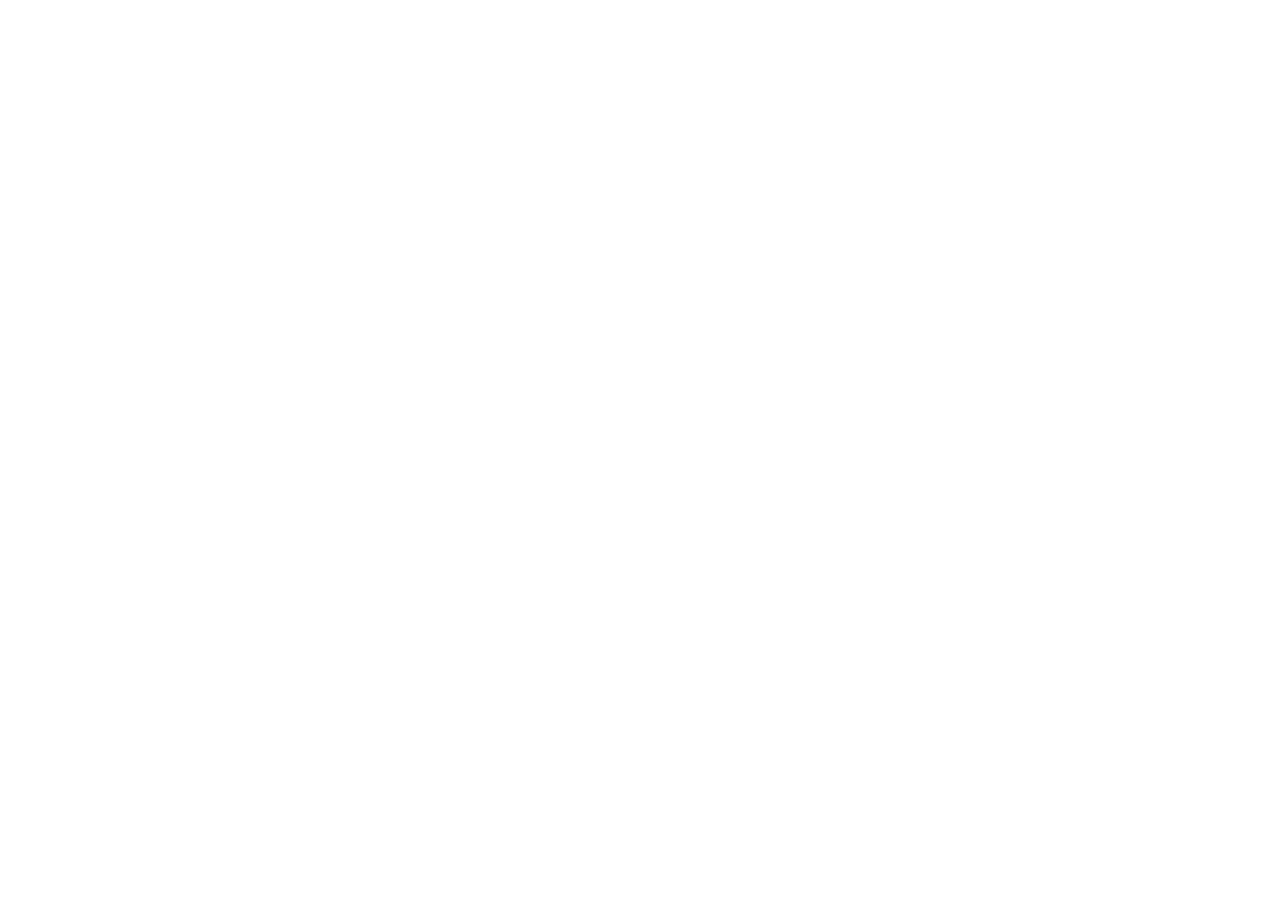
==== index.html @ d961c0d5 "init project" ====
<!DOCTYPE html>
<html lang="en">
<head>
    <meta charset="UTF-8">
    <meta http-equiv="X-UA-Compatible" content="IE=edge">
    <meta name="viewport" content="width=device-width, initial-scale=1.0">
    <title>Document</title>
</head>
<body>
    
</body>
</html>
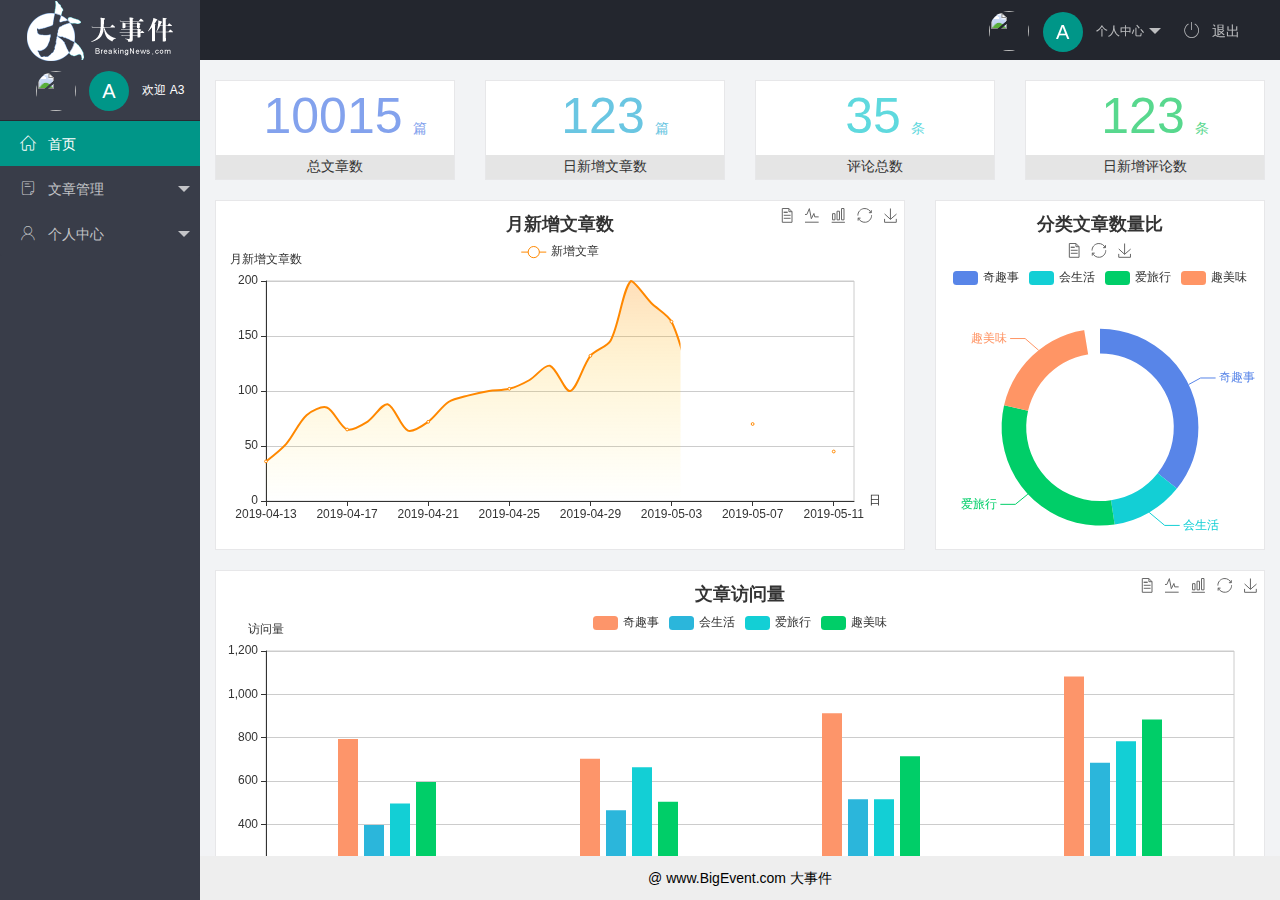
==== commit d2ab542b: "完成主页功能开发" ====
--- a/index.html
+++ b/index.html
@@ -1,12 +1,110 @@
 <!DOCTYPE html>
-<html lang="en">
+<html>
 <head>
-    <meta charset="UTF-8">
-    <meta http-equiv="X-UA-Compatible" content="IE=edge">
-    <meta name="viewport" content="width=device-width, initial-scale=1.0">
-    <title>Document</title>
+  <meta charset="utf-8">
+  <meta name="viewport" content="width=device-width">
+  <title>后台管理页面</title>
+
+  <link rel="stylesheet" href="./assets/lib/layui/css/layui.css">
+  <!-- iconfont -->
+  <link rel="stylesheet" href="./assets/fonts/iconfont.css">
+  <link rel="stylesheet" href="./assets/css/index.css">
 </head>
 <body>
-    
+<div class="layui-layout layui-layout-admin">
+  <div class="layui-header">
+    <div class="layui-logo layui-hide-xs layui-bg-black"><img src="./assets/images/logo.png " alt=""></div>
+    <!-- 头部区域 -->
+    <ul class="layui-nav layui-layout-right">
+      <li class="layui-nav-item layui-hide layui-show-md-inline-block">
+        <a href="javascript:;" class="userinfo">
+          <img src="" class="layui-nav-img">
+          <span class="text-avatar">A</span>
+          个人中心
+        </a>
+        <dl class="layui-nav-child">
+          <dd><a href="">基本资料</a></dd>
+          <dd><a href="">更换头像</a></dd>
+          <dd><a href="">重置密码</a></dd>
+        </dl>
+      </li>
+      <li class="layui-nav-item">
+        <a href="javascript:;" id="btnLogout">
+            <span class="iconfont icon-tuichu"></span>
+            退出
+        </a>
+      </li>
+    </ul>
+  </div>
+  
+  <div class="layui-side layui-bg-black">
+    <div class="layui-side-scroll">
+        <div class="userinfo">
+            <img src="" class="layui-nav-img">
+          <span class="text-avatar">A</span>
+            <span id="welcome">欢迎 A3  </span>
+          </div>
+      <!-- 左侧导航区域（可配合layui已有的垂直导航） -->
+      <ul class="layui-nav layui-nav-tree"  lay-shrink="all">
+        <li class="layui-nav-item layui-this"><a href="./home/dashboard.html" target="fm">
+          <span class="iconfont icon-home"></span>
+          首页</a></li>
+        <li class="layui-nav-item">
+          <a class="" href="javascript:;">
+          <span class="iconfont icon-16"></span>
+            文章管理</a>
+          <dl class="layui-nav-child">
+            <dd><a href="javascript:;">
+                <i class="layui-icon layui-icon-app"></i>
+                文章类别</a></dd>
+            <dd><a href="javascript:;">
+                <i class="layui-icon layui-icon-app"></i>
+                文章列表</a></dd>
+            <dd><a href="javascript:;">
+                <i class="layui-icon layui-icon-app"></i>
+                发布文章</a></dd>
+          </dl>
+        </li>
+        <li class="layui-nav-item">
+          <a href="javascript:;">
+          <span class="iconfont icon-user"></span>
+            个人中心</a>
+          <dl class="layui-nav-child">
+            <dd><a href="javascript:;">
+                <i class="layui-icon layui-icon-app"></i>
+                
+                基本资料</a></dd>
+            <dd><a href="javascript:;">
+                <i class="layui-icon layui-icon-app"></i>
+                
+                更换头像</a></dd>
+            <dd><a href="javascript:;">
+                <i class="layui-icon layui-icon-app"></i>
+                
+                重置密码</a></dd>
+          </dl>
+        </li>
+      </ul>
+    </div>
+  </div>
+  
+  <div class="layui-body">
+    <!-- 内容主体区域 -->
+    <iframe src="./home/dashboard.html" name="fm" frameborder="0"></iframe>
+  </div>
+  
+  <div class="layui-footer">
+    <!-- 底部固定区域 -->
+    @ www.BigEvent.com 大事件
+  </div>
+</div>
+<!-- 导入layui -->
+<script src="./assets/lib/layui/layui.all.js"></script>
+<!-- 导入jq -->
+<script src="./assets/lib/jquery.js"></script>
+<!-- 导入api -->
+<script src="./assets/js/baseAPI.js"></script>
+<!-- 导入自己的index.js -->
+<script src="./assets/js/index.js"></script>
 </body>
 </html>--- a/assets/lib/layui/css/layui.css
+++ b/assets/lib/layui/css/layui.css
@@ -0,0 +1,2 @@
+/** layui-v2.5.5 MIT License By https://www.layui.com */
+ .layui-inline,img{display:inline-block;vertical-align:middle}h1,h2,h3,h4,h5,h6{font-weight:400}.layui-edge,.layui-header,.layui-inline,.layui-main{position:relative}.layui-body,.layui-edge,.layui-elip{overflow:hidden}.layui-btn,.layui-edge,.layui-inline,img{vertical-align:middle}.layui-btn,.layui-disabled,.layui-icon,.layui-unselect{-moz-user-select:none;-webkit-user-select:none;-ms-user-select:none}.layui-elip,.layui-form-checkbox span,.layui-form-pane .layui-form-label{text-overflow:ellipsis;white-space:nowrap}.layui-breadcrumb,.layui-tree-btnGroup{visibility:hidden}blockquote,body,button,dd,div,dl,dt,form,h1,h2,h3,h4,h5,h6,input,li,ol,p,pre,td,textarea,th,ul{margin:0;padding:0;-webkit-tap-highlight-color:rgba(0,0,0,0)}a:active,a:hover{outline:0}img{border:none}li{list-style:none}table{border-collapse:collapse;border-spacing:0}h4,h5,h6{font-size:100%}button,input,optgroup,option,select,textarea{font-family:inherit;font-size:inherit;font-style:inherit;font-weight:inherit;outline:0}pre{white-space:pre-wrap;white-space:-moz-pre-wrap;white-space:-pre-wrap;white-space:-o-pre-wrap;word-wrap:break-word}body{line-height:24px;font:14px Helvetica Neue,Helvetica,PingFang SC,Tahoma,Arial,sans-serif}hr{height:1px;margin:10px 0;border:0;clear:both}a{color:#333;text-decoration:none}a:hover{color:#777}a cite{font-style:normal;*cursor:pointer}.layui-border-box,.layui-border-box *{box-sizing:border-box}.layui-box,.layui-box *{box-sizing:content-box}.layui-clear{clear:both;*zoom:1}.layui-clear:after{content:'\20';clear:both;*zoom:1;display:block;height:0}.layui-inline{*display:inline;*zoom:1}.layui-edge{display:inline-block;width:0;height:0;border-width:6px;border-style:dashed;border-color:transparent}.layui-edge-top{top:-4px;border-bottom-color:#999;border-bottom-style:solid}.layui-edge-right{border-left-color:#999;border-left-style:solid}.layui-edge-bottom{top:2px;border-top-color:#999;border-top-style:solid}.layui-edge-left{border-right-color:#999;border-right-style:solid}.layui-disabled,.layui-disabled:hover{color:#d2d2d2!important;cursor:not-allowed!important}.layui-circle{border-radius:100%}.layui-show{display:block!important}.layui-hide{display:none!important}@font-face{font-family:layui-icon;src:url(../font/iconfont.eot?v=250);src:url(../font/iconfont.eot?v=250#iefix) format('embedded-opentype'),url(../font/iconfont.woff2?v=250) format('woff2'),url(../font/iconfont.woff?v=250) format('woff'),url(../font/iconfont.ttf?v=250) format('truetype'),url(../font/iconfont.svg?v=250#layui-icon) format('svg')}.layui-icon{font-family:layui-icon!important;font-size:16px;font-style:normal;-webkit-font-smoothing:antialiased;-moz-osx-font-smoothing:grayscale}.layui-icon-reply-fill:before{content:"\e611"}.layui-icon-set-fill:before{content:"\e614"}.layui-icon-menu-fill:before{content:"\e60f"}.layui-icon-search:before{content:"\e615"}.layui-icon-share:before{content:"\e641"}.layui-icon-set-sm:before{content:"\e620"}.layui-icon-engine:before{content:"\e628"}.layui-icon-close:before{content:"\1006"}.layui-icon-close-fill:before{content:"\1007"}.layui-icon-chart-screen:before{content:"\e629"}.layui-icon-star:before{content:"\e600"}.layui-icon-circle-dot:before{content:"\e617"}.layui-icon-chat:before{content:"\e606"}.layui-icon-release:before{content:"\e609"}.layui-icon-list:before{content:"\e60a"}.layui-icon-chart:before{content:"\e62c"}.layui-icon-ok-circle:before{content:"\1005"}.layui-icon-layim-theme:before{content:"\e61b"}.layui-icon-table:before{content:"\e62d"}.layui-icon-right:before{content:"\e602"}.layui-icon-left:before{content:"\e603"}.layui-icon-cart-simple:before{content:"\e698"}.layui-icon-face-cry:before{content:"\e69c"}.layui-icon-face-smile:before{content:"\e6af"}.layui-icon-survey:before{content:"\e6b2"}.layui-icon-tree:before{content:"\e62e"}.layui-icon-upload-circle:before{content:"\e62f"}.layui-icon-add-circle:before{content:"\e61f"}.layui-icon-download-circle:before{content:"\e601"}.layui-icon-templeate-1:before{content:"\e630"}.layui-icon-util:before{content:"\e631"}.layui-icon-face-surprised:before{content:"\e664"}.layui-icon-edit:before{content:"\e642"}.layui-icon-speaker:before{content:"\e645"}.layui-icon-down:before{content:"\e61a"}.layui-icon-file:before{content:"\e621"}.layui-icon-layouts:before{content:"\e632"}.layui-icon-rate-half:before{content:"\e6c9"}.layui-icon-add-circle-fine:before{content:"\e608"}.layui-icon-prev-circle:before{content:"\e633"}.layui-icon-read:before{content:"\e705"}.layui-icon-404:before{content:"\e61c"}.layui-icon-carousel:before{content:"\e634"}.layui-icon-help:before{content:"\e607"}.layui-icon-code-circle:before{content:"\e635"}.layui-icon-water:before{content:"\e636"}.layui-icon-username:before{content:"\e66f"}.layui-icon-find-fill:before{content:"\e670"}.layui-icon-about:before{content:"\e60b"}.layui-icon-location:before{content:"\e715"}.layui-icon-up:before{content:"\e619"}.layui-icon-pause:before{content:"\e651"}.layui-icon-date:before{content:"\e637"}.layui-icon-layim-uploadfile:before{content:"\e61d"}.layui-icon-delete:before{content:"\e640"}.layui-icon-play:before{content:"\e652"}.layui-icon-top:before{content:"\e604"}.layui-icon-friends:before{content:"\e612"}.layui-icon-refresh-3:before{content:"\e9aa"}.layui-icon-ok:before{content:"\e605"}.layui-icon-layer:before{content:"\e638"}.layui-icon-face-smile-fine:before{content:"\e60c"}.layui-icon-dollar:before{content:"\e659"}.layui-icon-group:before{content:"\e613"}.layui-icon-layim-download:before{content:"\e61e"}.layui-icon-picture-fine:before{content:"\e60d"}.layui-icon-link:before{content:"\e64c"}.layui-icon-diamond:before{content:"\e735"}.layui-icon-log:before{content:"\e60e"}.layui-icon-rate-solid:before{content:"\e67a"}.layui-icon-fonts-del:before{content:"\e64f"}.layui-icon-unlink:before{content:"\e64d"}.layui-icon-fonts-clear:before{content:"\e639"}.layui-icon-triangle-r:before{content:"\e623"}.layui-icon-circle:before{content:"\e63f"}.layui-icon-radio:before{content:"\e643"}.layui-icon-align-center:before{content:"\e647"}.layui-icon-align-right:before{content:"\e648"}.layui-icon-align-left:before{content:"\e649"}.layui-icon-loading-1:before{content:"\e63e"}.layui-icon-return:before{content:"\e65c"}.layui-icon-fonts-strong:before{content:"\e62b"}.layui-icon-upload:before{content:"\e67c"}.layui-icon-dialogue:before{content:"\e63a"}.layui-icon-video:before{content:"\e6ed"}.layui-icon-headset:before{content:"\e6fc"}.layui-icon-cellphone-fine:before{content:"\e63b"}.layui-icon-add-1:before{content:"\e654"}.layui-icon-face-smile-b:before{content:"\e650"}.layui-icon-fonts-html:before{content:"\e64b"}.layui-icon-form:before{content:"\e63c"}.layui-icon-cart:before{content:"\e657"}.layui-icon-camera-fill:before{content:"\e65d"}.layui-icon-tabs:before{content:"\e62a"}.layui-icon-fonts-code:before{content:"\e64e"}.layui-icon-fire:before{content:"\e756"}.layui-icon-set:before{content:"\e716"}.layui-icon-fonts-u:before{content:"\e646"}.layui-icon-triangle-d:before{content:"\e625"}.layui-icon-tips:before{content:"\e702"}.layui-icon-picture:before{content:"\e64a"}.layui-icon-more-vertical:before{content:"\e671"}.layui-icon-flag:before{content:"\e66c"}.layui-icon-loading:before{content:"\e63d"}.layui-icon-fonts-i:before{content:"\e644"}.layui-icon-refresh-1:before{content:"\e666"}.layui-icon-rmb:before{content:"\e65e"}.layui-icon-home:before{content:"\e68e"}.layui-icon-user:before{content:"\e770"}.layui-icon-notice:before{content:"\e667"}.layui-icon-login-weibo:before{content:"\e675"}.layui-icon-voice:before{content:"\e688"}.layui-icon-upload-drag:before{content:"\e681"}.layui-icon-login-qq:before{content:"\e676"}.layui-icon-snowflake:before{content:"\e6b1"}.layui-icon-file-b:before{content:"\e655"}.layui-icon-template:before{content:"\e663"}.layui-icon-auz:before{content:"\e672"}.layui-icon-console:before{content:"\e665"}.layui-icon-app:before{content:"\e653"}.layui-icon-prev:before{content:"\e65a"}.layui-icon-website:before{content:"\e7ae"}.layui-icon-next:before{content:"\e65b"}.layui-icon-component:before{content:"\e857"}.layui-icon-more:before{content:"\e65f"}.layui-icon-login-wechat:before{content:"\e677"}.layui-icon-shrink-right:before{content:"\e668"}.layui-icon-spread-left:before{content:"\e66b"}.layui-icon-camera:before{content:"\e660"}.layui-icon-note:before{content:"\e66e"}.layui-icon-refresh:before{content:"\e669"}.layui-icon-female:before{content:"\e661"}.layui-icon-male:before{content:"\e662"}.layui-icon-password:before{content:"\e673"}.layui-icon-senior:before{content:"\e674"}.layui-icon-theme:before{content:"\e66a"}.layui-icon-tread:before{content:"\e6c5"}.layui-icon-praise:before{content:"\e6c6"}.layui-icon-star-fill:before{content:"\e658"}.layui-icon-rate:before{content:"\e67b"}.layui-icon-template-1:before{content:"\e656"}.layui-icon-vercode:before{content:"\e679"}.layui-icon-cellphone:before{content:"\e678"}.layui-icon-screen-full:before{content:"\e622"}.layui-icon-screen-restore:before{content:"\e758"}.layui-icon-cols:before{content:"\e610"}.layui-icon-export:before{content:"\e67d"}.layui-icon-print:before{content:"\e66d"}.layui-icon-slider:before{content:"\e714"}.layui-icon-addition:before{content:"\e624"}.layui-icon-subtraction:before{content:"\e67e"}.layui-icon-service:before{content:"\e626"}.layui-icon-transfer:before{content:"\e691"}.layui-main{width:1140px;margin:0 auto}.layui-header{z-index:1000;height:60px}.layui-header a:hover{transition:all .5s;-webkit-transition:all .5s}.layui-side{position:fixed;left:0;top:0;bottom:0;z-index:999;width:200px;overflow-x:hidden}.layui-side-scroll{position:relative;width:220px;height:100%;overflow-x:hidden}.layui-body{position:absolute;left:200px;right:0;top:0;bottom:0;z-index:998;width:auto;overflow-y:auto;box-sizing:border-box}.layui-layout-body{overflow:hidden}.layui-layout-admin .layui-header{background-color:#23262E}.layui-layout-admin .layui-side{top:60px;width:200px;overflow-x:hidden}.layui-layout-admin .layui-body{position:fixed;top:60px;bottom:44px}.layui-layout-admin .layui-main{width:auto;margin:0 15px}.layui-layout-admin .layui-footer{position:fixed;left:200px;right:0;bottom:0;height:44px;line-height:44px;padding:0 15px;background-color:#eee}.layui-layout-admin .layui-logo{position:absolute;left:0;top:0;width:200px;height:100%;line-height:60px;text-align:center;color:#009688;font-size:16px}.layui-layout-admin .layui-header .layui-nav{background:0 0}.layui-layout-left{position:absolute!important;left:200px;top:0}.layui-layout-right{position:absolute!important;right:0;top:0}.layui-container{position:relative;margin:0 auto;padding:0 15px;box-sizing:border-box}.layui-fluid{position:relative;margin:0 auto;padding:0 15px}.layui-row:after,.layui-row:before{content:'';display:block;clear:both}.layui-col-lg1,.layui-col-lg10,.layui-col-lg11,.layui-col-lg12,.layui-col-lg2,.layui-col-lg3,.layui-col-lg4,.layui-col-lg5,.layui-col-lg6,.layui-col-lg7,.layui-col-lg8,.layui-col-lg9,.layui-col-md1,.layui-col-md10,.layui-col-md11,.layui-col-md12,.layui-col-md2,.layui-col-md3,.layui-col-md4,.layui-col-md5,.layui-col-md6,.layui-col-md7,.layui-col-md8,.layui-col-md9,.layui-col-sm1,.layui-col-sm10,.layui-col-sm11,.layui-col-sm12,.layui-col-sm2,.layui-col-sm3,.layui-col-sm4,.layui-col-sm5,.layui-col-sm6,.layui-col-sm7,.layui-col-sm8,.layui-col-sm9,.layui-col-xs1,.layui-col-xs10,.layui-col-xs11,.layui-col-xs12,.layui-col-xs2,.layui-col-xs3,.layui-col-xs4,.layui-col-xs5,.layui-col-xs6,.layui-col-xs7,.layui-col-xs8,.layui-col-xs9{position:relative;display:block;box-sizing:border-box}.layui-col-xs1,.layui-col-xs10,.layui-col-xs11,.layui-col-xs12,.layui-col-xs2,.layui-col-xs3,.layui-col-xs4,.layui-col-xs5,.layui-col-xs6,.layui-col-xs7,.layui-col-xs8,.layui-col-xs9{float:left}.layui-col-xs1{width:8.33333333%}.layui-col-xs2{width:16.66666667%}.layui-col-xs3{width:25%}.layui-col-xs4{width:33.33333333%}.layui-col-xs5{width:41.66666667%}.layui-col-xs6{width:50%}.layui-col-xs7{width:58.33333333%}.layui-col-xs8{width:66.66666667%}.layui-col-xs9{width:75%}.layui-col-xs10{width:83.33333333%}.layui-col-xs11{width:91.66666667%}.layui-col-xs12{width:100%}.layui-col-xs-offset1{margin-left:8.33333333%}.layui-col-xs-offset2{margin-left:16.66666667%}.layui-col-xs-offset3{margin-left:25%}.layui-col-xs-offset4{margin-left:33.33333333%}.layui-col-xs-offset5{margin-left:41.66666667%}.layui-col-xs-offset6{margin-left:50%}.layui-col-xs-offset7{margin-left:58.33333333%}.layui-col-xs-offset8{margin-left:66.66666667%}.layui-col-xs-offset9{margin-left:75%}.layui-col-xs-offset10{margin-left:83.33333333%}.layui-col-xs-offset11{margin-left:91.66666667%}.layui-col-xs-offset12{margin-left:100%}@media screen and (max-width:768px){.layui-hide-xs{display:none!important}.layui-show-xs-block{display:block!important}.layui-show-xs-inline{display:inline!important}.layui-show-xs-inline-block{display:inline-block!important}}@media screen and (min-width:768px){.layui-container{width:750px}.layui-hide-sm{display:none!important}.layui-show-sm-block{display:block!important}.layui-show-sm-inline{display:inline!important}.layui-show-sm-inline-block{display:inline-block!important}.layui-col-sm1,.layui-col-sm10,.layui-col-sm11,.layui-col-sm12,.layui-col-sm2,.layui-col-sm3,.layui-col-sm4,.layui-col-sm5,.layui-col-sm6,.layui-col-sm7,.layui-col-sm8,.layui-col-sm9{float:left}.layui-col-sm1{width:8.33333333%}.layui-col-sm2{width:16.66666667%}.layui-col-sm3{width:25%}.layui-col-sm4{width:33.33333333%}.layui-col-sm5{width:41.66666667%}.layui-col-sm6{width:50%}.layui-col-sm7{width:58.33333333%}.layui-col-sm8{width:66.66666667%}.layui-col-sm9{width:75%}.layui-col-sm10{width:83.33333333%}.layui-col-sm11{width:91.66666667%}.layui-col-sm12{width:100%}.layui-col-sm-offset1{margin-left:8.33333333%}.layui-col-sm-offset2{margin-left:16.66666667%}.layui-col-sm-offset3{margin-left:25%}.layui-col-sm-offset4{margin-left:33.33333333%}.layui-col-sm-offset5{margin-left:41.66666667%}.layui-col-sm-offset6{margin-left:50%}.layui-col-sm-offset7{margin-left:58.33333333%}.layui-col-sm-offset8{margin-left:66.66666667%}.layui-col-sm-offset9{margin-left:75%}.layui-col-sm-offset10{margin-left:83.33333333%}.layui-col-sm-offset11{margin-left:91.66666667%}.layui-col-sm-offset12{margin-left:100%}}@media screen and (min-width:992px){.layui-container{width:970px}.layui-hide-md{display:none!important}.layui-show-md-block{display:block!important}.layui-show-md-inline{display:inline!important}.layui-show-md-inline-block{display:inline-block!important}.layui-col-md1,.layui-col-md10,.layui-col-md11,.layui-col-md12,.layui-col-md2,.layui-col-md3,.layui-col-md4,.layui-col-md5,.layui-col-md6,.layui-col-md7,.layui-col-md8,.layui-col-md9{float:left}.layui-col-md1{width:8.33333333%}.layui-col-md2{width:16.66666667%}.layui-col-md3{width:25%}.layui-col-md4{width:33.33333333%}.layui-col-md5{width:41.66666667%}.layui-col-md6{width:50%}.layui-col-md7{width:58.33333333%}.layui-col-md8{width:66.66666667%}.layui-col-md9{width:75%}.layui-col-md10{width:83.33333333%}.layui-col-md11{width:91.66666667%}.layui-col-md12{width:100%}.layui-col-md-offset1{margin-left:8.33333333%}.layui-col-md-offset2{margin-left:16.66666667%}.layui-col-md-offset3{margin-left:25%}.layui-col-md-offset4{margin-left:33.33333333%}.layui-col-md-offset5{margin-left:41.66666667%}.layui-col-md-offset6{margin-left:50%}.layui-col-md-offset7{margin-left:58.33333333%}.layui-col-md-offset8{margin-left:66.66666667%}.layui-col-md-offset9{margin-left:75%}.layui-col-md-offset10{margin-left:83.33333333%}.layui-col-md-offset11{margin-left:91.66666667%}.layui-col-md-offset12{margin-left:100%}}@media screen and (min-width:1200px){.layui-container{width:1170px}.layui-hide-lg{display:none!important}.layui-show-lg-block{display:block!important}.layui-show-lg-inline{display:inline!important}.layui-show-lg-inline-block{display:inline-block!important}.layui-col-lg1,.layui-col-lg10,.layui-col-lg11,.layui-col-lg12,.layui-col-lg2,.layui-col-lg3,.layui-col-lg4,.layui-col-lg5,.layui-col-lg6,.layui-col-lg7,.layui-col-lg8,.layui-col-lg9{float:left}.layui-col-lg1{width:8.33333333%}.layui-col-lg2{width:16.66666667%}.layui-col-lg3{width:25%}.layui-col-lg4{width:33.33333333%}.layui-col-lg5{width:41.66666667%}.layui-col-lg6{width:50%}.layui-col-lg7{width:58.33333333%}.layui-col-lg8{width:66.66666667%}.layui-col-lg9{width:75%}.layui-col-lg10{width:83.33333333%}.layui-col-lg11{width:91.66666667%}.layui-col-lg12{width:100%}.layui-col-lg-offset1{margin-left:8.33333333%}.layui-col-lg-offset2{margin-left:16.66666667%}.layui-col-lg-offset3{margin-left:25%}.layui-col-lg-offset4{margin-left:33.33333333%}.layui-col-lg-offset5{margin-left:41.66666667%}.layui-col-lg-offset6{margin-left:50%}.layui-col-lg-offset7{margin-left:58.33333333%}.layui-col-lg-offset8{margin-left:66.66666667%}.layui-col-lg-offset9{margin-left:75%}.layui-col-lg-offset10{margin-left:83.33333333%}.layui-col-lg-offset11{margin-left:91.66666667%}.layui-col-lg-offset12{margin-left:100%}}.layui-col-space1{margin:-.5px}.layui-col-space1>*{padding:.5px}.layui-col-space3{margin:-1.5px}.layui-col-space3>*{padding:1.5px}.layui-col-space5{margin:-2.5px}.layui-col-space5>*{padding:2.5px}.layui-col-space8{margin:-3.5px}.layui-col-space8>*{padding:3.5px}.layui-col-space10{margin:-5px}.layui-col-space10>*{padding:5px}.layui-col-space12{margin:-6px}.layui-col-space12>*{padding:6px}.layui-col-space15{margin:-7.5px}.layui-col-space15>*{padding:7.5px}.layui-col-space18{margin:-9px}.layui-col-space18>*{padding:9px}.layui-col-space20{margin:-10px}.layui-col-space20>*{padding:10px}.layui-col-space22{margin:-11px}.layui-col-space22>*{padding:11px}.layui-col-space25{margin:-12.5px}.layui-col-space25>*{padding:12.5px}.layui-col-space30{margin:-15px}.layui-col-space30>*{padding:15px}.layui-btn,.layui-input,.layui-select,.layui-textarea,.layui-upload-button{outline:0;-webkit-appearance:none;transition:all .3s;-webkit-transition:all .3s;box-sizing:border-box}.layui-elem-quote{margin-bottom:10px;padding:15px;line-height:22px;border-left:5px solid #009688;border-radius:0 2px 2px 0;background-color:#f2f2f2}.layui-quote-nm{border-style:solid;border-width:1px 1px 1px 5px;background:0 0}.layui-elem-field{margin-bottom:10px;padding:0;border-width:1px;border-style:solid}.layui-elem-field legend{margin-left:20px;padding:0 10px;font-size:20px;font-weight:300}.layui-field-title{margin:10px 0 20px;border-width:1px 0 0}.layui-field-box{padding:10px 15px}.layui-field-title .layui-field-box{padding:10px 0}.layui-progress{position:relative;height:6px;border-radius:20px;background-color:#e2e2e2}.layui-progress-bar{position:absolute;left:0;top:0;width:0;max-width:100%;height:6px;border-radius:20px;text-align:right;background-color:#5FB878;transition:all .3s;-webkit-transition:all .3s}.layui-progress-big,.layui-progress-big .layui-progress-bar{height:18px;line-height:18px}.layui-progress-text{position:relative;top:-20px;line-height:18px;font-size:12px;color:#666}.layui-progress-big .layui-progress-text{position:static;padding:0 10px;color:#fff}.layui-collapse{border-width:1px;border-style:solid;border-radius:2px}.layui-colla-content,.layui-colla-item{border-top-width:1px;border-top-style:solid}.layui-colla-item:first-child{border-top:none}.layui-colla-title{position:relative;height:42px;line-height:42px;padding:0 15px 0 35px;color:#333;background-color:#f2f2f2;cursor:pointer;font-size:14px;overflow:hidden}.layui-colla-content{display:none;padding:10px 15px;line-height:22px;color:#666}.layui-colla-icon{position:absolute;left:15px;top:0;font-size:14px}.layui-card{margin-bottom:15px;border-radius:2px;background-color:#fff;box-shadow:0 1px 2px 0 rgba(0,0,0,.05)}.layui-card:last-child{margin-bottom:0}.layui-card-header{position:relative;height:42px;line-height:42px;padding:0 15px;border-bottom:1px solid #f6f6f6;color:#333;border-radius:2px 2px 0 0;font-size:14px}.layui-bg-black,.layui-bg-blue,.layui-bg-cyan,.layui-bg-green,.layui-bg-orange,.layui-bg-red{color:#fff!important}.layui-card-body{position:relative;padding:10px 15px;line-height:24px}.layui-card-body[pad15]{padding:15px}.layui-card-body[pad20]{padding:20px}.layui-card-body .layui-table{margin:5px 0}.layui-card .layui-tab{margin:0}.layui-panel-window{position:relative;padding:15px;border-radius:0;border-top:5px solid #E6E6E6;background-color:#fff}.layui-auxiliar-moving{position:fixed;left:0;right:0;top:0;bottom:0;width:100%;height:100%;background:0 0;z-index:9999999999}.layui-form-label,.layui-form-mid,.layui-form-select,.layui-input-block,.layui-input-inline,.layui-textarea{position:relative}.layui-bg-red{background-color:#FF5722!important}.layui-bg-orange{background-color:#FFB800!important}.layui-bg-green{background-color:#009688!important}.layui-bg-cyan{background-color:#2F4056!important}.layui-bg-blue{background-color:#1E9FFF!important}.layui-bg-black{background-color:#393D49!important}.layui-bg-gray{background-color:#eee!important;color:#666!important}.layui-badge-rim,.layui-colla-content,.layui-colla-item,.layui-collapse,.layui-elem-field,.layui-form-pane .layui-form-item[pane],.layui-form-pane .layui-form-label,.layui-input,.layui-layedit,.layui-layedit-tool,.layui-quote-nm,.layui-select,.layui-tab-bar,.layui-tab-card,.layui-tab-title,.layui-tab-title .layui-this:after,.layui-textarea{border-color:#e6e6e6}.layui-timeline-item:before,hr{background-color:#e6e6e6}.layui-text{line-height:22px;font-size:14px;color:#666}.layui-text h1,.layui-text h2,.layui-text h3{font-weight:500;color:#333}.layui-text h1{font-size:30px}.layui-text h2{font-size:24px}.layui-text h3{font-size:18px}.layui-text a:not(.layui-btn){color:#01AAED}.layui-text a:not(.layui-btn):hover{text-decoration:underline}.layui-text ul{padding:5px 0 5px 15px}.layui-text ul li{margin-top:5px;list-style-type:disc}.layui-text em,.layui-word-aux{color:#999!important;padding:0 5px!important}.layui-btn{display:inline-block;height:38px;line-height:38px;padding:0 18px;background-color:#009688;color:#fff;white-space:nowrap;text-align:center;font-size:14px;border:none;border-radius:2px;cursor:pointer}.layui-btn:hover{opacity:.8;filter:alpha(opacity=80);color:#fff}.layui-btn:active{opacity:1;filter:alpha(opacity=100)}.layui-btn+.layui-btn{margin-left:10px}.layui-btn-container{font-size:0}.layui-btn-container .layui-btn{margin-right:10px;margin-bottom:10px}.layui-btn-container .layui-btn+.layui-btn{margin-left:0}.layui-table .layui-btn-container .layui-btn{margin-bottom:9px}.layui-btn-radius{border-radius:100px}.layui-btn .layui-icon{margin-right:3px;font-size:18px;vertical-align:bottom;vertical-align:middle\9}.layui-btn-primary{border:1px solid #C9C9C9;background-color:#fff;color:#555}.layui-btn-primary:hover{border-color:#009688;color:#333}.layui-btn-normal{background-color:#1E9FFF}.layui-btn-warm{background-color:#FFB800}.layui-btn-danger{background-color:#FF5722}.layui-btn-checked{background-color:#5FB878}.layui-btn-disabled,.layui-btn-disabled:active,.layui-btn-disabled:hover{border:1px solid #e6e6e6;background-color:#FBFBFB;color:#C9C9C9;cursor:not-allowed;opacity:1}.layui-btn-lg{height:44px;line-height:44px;padding:0 25px;font-size:16px}.layui-btn-sm{height:30px;line-height:30px;padding:0 10px;font-size:12px}.layui-btn-sm i{font-size:16px!important}.layui-btn-xs{height:22px;line-height:22px;padding:0 5px;font-size:12px}.layui-btn-xs i{font-size:14px!important}.layui-btn-group{display:inline-block;vertical-align:middle;font-size:0}.layui-btn-group .layui-btn{margin-left:0!important;margin-right:0!important;border-left:1px solid rgba(255,255,255,.5);border-radius:0}.layui-btn-group .layui-btn-primary{border-left:none}.layui-btn-group .layui-btn-primary:hover{border-color:#C9C9C9;color:#009688}.layui-btn-group .layui-btn:first-child{border-left:none;border-radius:2px 0 0 2px}.layui-btn-group .layui-btn-primary:first-child{border-left:1px solid #c9c9c9}.layui-btn-group .layui-btn:last-child{border-radius:0 2px 2px 0}.layui-btn-group .layui-btn+.layui-btn{margin-left:0}.layui-btn-group+.layui-btn-group{margin-left:10px}.layui-btn-fluid{width:100%}.layui-input,.layui-select,.layui-textarea{height:38px;line-height:1.3;line-height:38px\9;border-width:1px;border-style:solid;background-color:#fff;border-radius:2px}.layui-input::-webkit-input-placeholder,.layui-select::-webkit-input-placeholder,.layui-textarea::-webkit-input-placeholder{line-height:1.3}.layui-input,.layui-textarea{display:block;width:100%;padding-left:10px}.layui-input:hover,.layui-textarea:hover{border-color:#D2D2D2!important}.layui-input:focus,.layui-textarea:focus{border-color:#C9C9C9!important}.layui-textarea{min-height:100px;height:auto;line-height:20px;padding:6px 10px;resize:vertical}.layui-select{padding:0 10px}.layui-form input[type=checkbox],.layui-form input[type=radio],.layui-form select{display:none}.layui-form [lay-ignore]{display:initial}.layui-form-item{margin-bottom:15px;clear:both;*zoom:1}.layui-form-item:after{content:'\20';clear:both;*zoom:1;display:block;height:0}.layui-form-label{float:left;display:block;padding:9px 15px;width:80px;font-weight:400;line-height:20px;text-align:right}.layui-form-label-col{display:block;float:none;padding:9px 0;line-height:20px;text-align:left}.layui-form-item .layui-inline{margin-bottom:5px;margin-right:10px}.layui-input-block{margin-left:110px;min-height:36px}.layui-input-inline{display:inline-block;vertical-align:middle}.layui-form-item .layui-input-inline{float:left;width:190px;margin-right:10px}.layui-form-text .layui-input-inline{width:auto}.layui-form-mid{float:left;display:block;padding:9px 0!important;line-height:20px;margin-right:10px}.layui-form-danger+.layui-form-select .layui-input,.layui-form-danger:focus{border-color:#FF5722!important}.layui-form-select .layui-input{padding-right:30px;cursor:pointer}.layui-form-select .layui-edge{position:absolute;right:10px;top:50%;margin-top:-3px;cursor:pointer;border-width:6px;border-top-color:#c2c2c2;border-top-style:solid;transition:all .3s;-webkit-transition:all .3s}.layui-form-select dl{display:none;position:absolute;left:0;top:42px;padding:5px 0;z-index:899;min-width:100%;border:1px solid #d2d2d2;max-height:300px;overflow-y:auto;background-color:#fff;border-radius:2px;box-shadow:0 2px 4px rgba(0,0,0,.12);box-sizing:border-box}.layui-form-select dl dd,.layui-form-select dl dt{padding:0 10px;line-height:36px;white-space:nowrap;overflow:hidden;text-overflow:ellipsis}.layui-form-select dl dt{font-size:12px;color:#999}.layui-form-select dl dd{cursor:pointer}.layui-form-select dl dd:hover{background-color:#f2f2f2;-webkit-transition:.5s all;transition:.5s all}.layui-form-select .layui-select-group dd{padding-left:20px}.layui-form-select dl dd.layui-select-tips{padding-left:10px!important;color:#999}.layui-form-select dl dd.layui-this{background-color:#5FB878;color:#fff}.layui-form-checkbox,.layui-form-select dl dd.layui-disabled{background-color:#fff}.layui-form-selected dl{display:block}.layui-form-checkbox,.layui-form-checkbox *,.layui-form-switch{display:inline-block;vertical-align:middle}.layui-form-selected .layui-edge{margin-top:-9px;-webkit-transform:rotate(180deg);transform:rotate(180deg);margin-top:-3px\9}:root .layui-form-selected .layui-edge{margin-top:-9px\0/IE9}.layui-form-selectup dl{top:auto;bottom:42px}.layui-select-none{margin:5px 0;text-align:center;color:#999}.layui-select-disabled .layui-disabled{border-color:#eee!important}.layui-select-disabled .layui-edge{border-top-color:#d2d2d2}.layui-form-checkbox{position:relative;height:30px;line-height:30px;margin-right:10px;padding-right:30px;cursor:pointer;font-size:0;-webkit-transition:.1s linear;transition:.1s linear;box-sizing:border-box}.layui-form-checkbox span{padding:0 10px;height:100%;font-size:14px;border-radius:2px 0 0 2px;background-color:#d2d2d2;color:#fff;overflow:hidden}.layui-form-checkbox:hover span{background-color:#c2c2c2}.layui-form-checkbox i{position:absolute;right:0;top:0;width:30px;height:28px;border:1px solid #d2d2d2;border-left:none;border-radius:0 2px 2px 0;color:#fff;font-size:20px;text-align:center}.layui-form-checkbox:hover i{border-color:#c2c2c2;color:#c2c2c2}.layui-form-checked,.layui-form-checked:hover{border-color:#5FB878}.layui-form-checked span,.layui-form-checked:hover span{background-color:#5FB878}.layui-form-checked i,.layui-form-checked:hover i{color:#5FB878}.layui-form-item .layui-form-checkbox{margin-top:4px}.layui-form-checkbox[lay-skin=primary]{height:auto!important;line-height:normal!important;min-width:18px;min-height:18px;border:none!important;margin-right:0;padding-left:28px;padding-right:0;background:0 0}.layui-form-checkbox[lay-skin=primary] span{padding-left:0;padding-right:15px;line-height:18px;background:0 0;color:#666}.layui-form-checkbox[lay-skin=primary] i{right:auto;left:0;width:16px;height:16px;line-height:16px;border:1px solid #d2d2d2;font-size:12px;border-radius:2px;background-color:#fff;-webkit-transition:.1s linear;transition:.1s linear}.layui-form-checkbox[lay-skin=primary]:hover i{border-color:#5FB878;color:#fff}.layui-form-checked[lay-skin=primary] i{border-color:#5FB878!important;background-color:#5FB878;color:#fff}.layui-checkbox-disbaled[lay-skin=primary] span{background:0 0!important;color:#c2c2c2}.layui-checkbox-disbaled[lay-skin=primary]:hover i{border-color:#d2d2d2}.layui-form-item .layui-form-checkbox[lay-skin=primary]{margin-top:10px}.layui-form-switch{position:relative;height:22px;line-height:22px;min-width:35px;padding:0 5px;margin-top:8px;border:1px solid #d2d2d2;border-radius:20px;cursor:pointer;background-color:#fff;-webkit-transition:.1s linear;transition:.1s linear}.layui-form-switch i{position:absolute;left:5px;top:3px;width:16px;height:16px;border-radius:20px;background-color:#d2d2d2;-webkit-transition:.1s linear;transition:.1s linear}.layui-form-switch em{position:relative;top:0;width:25px;margin-left:21px;padding:0!important;text-align:center!important;color:#999!important;font-style:normal!important;font-size:12px}.layui-form-onswitch{border-color:#5FB878;background-color:#5FB878}.layui-checkbox-disbaled,.layui-checkbox-disbaled i{border-color:#e2e2e2!important}.layui-form-onswitch i{left:100%;margin-left:-21px;background-color:#fff}.layui-form-onswitch em{margin-left:5px;margin-right:21px;color:#fff!important}.layui-checkbox-disbaled span{background-color:#e2e2e2!important}.layui-checkbox-disbaled:hover i{color:#fff!important}[lay-radio]{display:none}.layui-form-radio,.layui-form-radio *{display:inline-block;vertical-align:middle}.layui-form-radio{line-height:28px;margin:6px 10px 0 0;padding-right:10px;cursor:pointer;font-size:0}.layui-form-radio *{font-size:14px}.layui-form-radio>i{margin-right:8px;font-size:22px;color:#c2c2c2}.layui-form-radio>i:hover,.layui-form-radioed>i{color:#5FB878}.layui-radio-disbaled>i{color:#e2e2e2!important}.layui-form-pane .layui-form-label{width:110px;padding:8px 15px;height:38px;line-height:20px;border-width:1px;border-style:solid;border-radius:2px 0 0 2px;text-align:center;background-color:#FBFBFB;overflow:hidden;box-sizing:border-box}.layui-form-pane .layui-input-inline{margin-left:-1px}.layui-form-pane .layui-input-block{margin-left:110px;left:-1px}.layui-form-pane .layui-input{border-radius:0 2px 2px 0}.layui-form-pane .layui-form-text .layui-form-label{float:none;width:100%;border-radius:2px;box-sizing:border-box;text-align:left}.layui-form-pane .layui-form-text .layui-input-inline{display:block;margin:0;top:-1px;clear:both}.layui-form-pane .layui-form-text .layui-input-block{margin:0;left:0;top:-1px}.layui-form-pane .layui-form-text .layui-textarea{min-height:100px;border-radius:0 0 2px 2px}.layui-form-pane .layui-form-checkbox{margin:4px 0 4px 10px}.layui-form-pane .layui-form-radio,.layui-form-pane .layui-form-switch{margin-top:6px;margin-left:10px}.layui-form-pane .layui-form-item[pane]{position:relative;border-width:1px;border-style:solid}.layui-form-pane .layui-form-item[pane] .layui-form-label{position:absolute;left:0;top:0;height:100%;border-width:0 1px 0 0}.layui-form-pane .layui-form-item[pane] .layui-input-inline{margin-left:110px}@media screen and (max-width:450px){.layui-form-item .layui-form-label{text-overflow:ellipsis;overflow:hidden;white-space:nowrap}.layui-form-item .layui-inline{display:block;margin-right:0;margin-bottom:20px;clear:both}.layui-form-item .layui-inline:after{content:'\20';clear:both;display:block;height:0}.layui-form-item .layui-input-inline{display:block;float:none;left:-3px;width:auto;margin:0 0 10px 112px}.layui-form-item .layui-input-inline+.layui-form-mid{margin-left:110px;top:-5px;padding:0}.layui-form-item .layui-form-checkbox{margin-right:5px;margin-bottom:5px}}.layui-layedit{border-width:1px;border-style:solid;border-radius:2px}.layui-layedit-tool{padding:3px 5px;border-bottom-width:1px;border-bottom-style:solid;font-size:0}.layedit-tool-fixed{position:fixed;top:0;border-top:1px solid #e2e2e2}.layui-layedit-tool .layedit-tool-mid,.layui-layedit-tool .layui-icon{display:inline-block;vertical-align:middle;text-align:center;font-size:14px}.layui-layedit-tool .layui-icon{position:relative;width:32px;height:30px;line-height:30px;margin:3px 5px;color:#777;cursor:pointer;border-radius:2px}.layui-layedit-tool .layui-icon:hover{color:#393D49}.layui-layedit-tool .layui-icon:active{color:#000}.layui-layedit-tool .layedit-tool-active{background-color:#e2e2e2;color:#000}.layui-layedit-tool .layui-disabled,.layui-layedit-tool .layui-disabled:hover{color:#d2d2d2;cursor:not-allowed}.layui-layedit-tool .layedit-tool-mid{width:1px;height:18px;margin:0 10px;background-color:#d2d2d2}.layedit-tool-html{width:50px!important;font-size:30px!important}.layedit-tool-b,.layedit-tool-code,.layedit-tool-help{font-size:16px!important}.layedit-tool-d,.layedit-tool-face,.layedit-tool-image,.layedit-tool-unlink{font-size:18px!important}.layedit-tool-image input{position:absolute;font-size:0;left:0;top:0;width:100%;height:100%;opacity:.01;filter:Alpha(opacity=1);cursor:pointer}.layui-layedit-iframe iframe{display:block;width:100%}#LAY_layedit_code{overflow:hidden}.layui-laypage{display:inline-block;*display:inline;*zoom:1;vertical-align:middle;margin:10px 0;font-size:0}.layui-laypage>a:first-child,.layui-laypage>a:first-child em{border-radius:2px 0 0 2px}.layui-laypage>a:last-child,.layui-laypage>a:last-child em{border-radius:0 2px 2px 0}.layui-laypage>:first-child{margin-left:0!important}.layui-laypage>:last-child{margin-right:0!important}.layui-laypage a,.layui-laypage button,.layui-laypage input,.layui-laypage select,.layui-laypage span{border:1px solid #e2e2e2}.layui-laypage a,.layui-laypage span{display:inline-block;*display:inline;*zoom:1;vertical-align:middle;padding:0 15px;height:28px;line-height:28px;margin:0 -1px 5px 0;background-color:#fff;color:#333;font-size:12px}.layui-flow-more a *,.layui-laypage input,.layui-table-view select[lay-ignore]{display:inline-block}.layui-laypage a:hover{color:#009688}.layui-laypage em{font-style:normal}.layui-laypage .layui-laypage-spr{color:#999;font-weight:700}.layui-laypage a{text-decoration:none}.layui-laypage .layui-laypage-curr{position:relative}.layui-laypage .layui-laypage-curr em{position:relative;color:#fff}.layui-laypage .layui-laypage-curr .layui-laypage-em{position:absolute;left:-1px;top:-1px;padding:1px;width:100%;height:100%;background-color:#009688}.layui-laypage-em{border-radius:2px}.layui-laypage-next em,.layui-laypage-prev em{font-family:Sim sun;font-size:16px}.layui-laypage .layui-laypage-count,.layui-laypage .layui-laypage-limits,.layui-laypage .layui-laypage-refresh,.layui-laypage .layui-laypage-skip{margin-left:10px;margin-right:10px;padding:0;border:none}.layui-laypage .layui-laypage-limits,.layui-laypage .layui-laypage-refresh{vertical-align:top}.layui-laypage .layui-laypage-refresh i{font-size:18px;cursor:pointer}.layui-laypage select{height:22px;padding:3px;border-radius:2px;cursor:pointer}.layui-laypage .layui-laypage-skip{height:30px;line-height:30px;color:#999}.layui-laypage button,.layui-laypage input{height:30px;line-height:30px;border-radius:2px;vertical-align:top;background-color:#fff;box-sizing:border-box}.layui-laypage input{width:40px;margin:0 10px;padding:0 3px;text-align:center}.layui-laypage input:focus,.layui-laypage select:focus{border-color:#009688!important}.layui-laypage button{margin-left:10px;padding:0 10px;cursor:pointer}.layui-table,.layui-table-view{margin:10px 0}.layui-flow-more{margin:10px 0;text-align:center;color:#999;font-size:14px}.layui-flow-more a{height:32px;line-height:32px}.layui-flow-more a *{vertical-align:top}.layui-flow-more a cite{padding:0 20px;border-radius:3px;background-color:#eee;color:#333;font-style:normal}.layui-flow-more a cite:hover{opacity:.8}.layui-flow-more a i{font-size:30px;color:#737383}.layui-table{width:100%;background-color:#fff;color:#666}.layui-table tr{transition:all .3s;-webkit-transition:all .3s}.layui-table th{text-align:left;font-weight:400}.layui-table tbody tr:hover,.layui-table thead tr,.layui-table-click,.layui-table-header,.layui-table-hover,.layui-table-mend,.layui-table-patch,.layui-table-tool,.layui-table-total,.layui-table-total tr,.layui-table[lay-even] tr:nth-child(even){background-color:#f2f2f2}.layui-table td,.layui-table th,.layui-table-col-set,.layui-table-fixed-r,.layui-table-grid-down,.layui-table-header,.layui-table-page,.layui-table-tips-main,.layui-table-tool,.layui-table-total,.layui-table-view,.layui-table[lay-skin=line],.layui-table[lay-skin=row]{border-width:1px;border-style:solid;border-color:#e6e6e6}.layui-table td,.layui-table th{position:relative;padding:9px 15px;min-height:20px;line-height:20px;font-size:14px}.layui-table[lay-skin=line] td,.layui-table[lay-skin=line] th{border-width:0 0 1px}.layui-table[lay-skin=row] td,.layui-table[lay-skin=row] th{border-width:0 1px 0 0}.layui-table[lay-skin=nob] td,.layui-table[lay-skin=nob] th{border:none}.layui-table img{max-width:100px}.layui-table[lay-size=lg] td,.layui-table[lay-size=lg] th{padding:15px 30px}.layui-table-view .layui-table[lay-size=lg] .layui-table-cell{height:40px;line-height:40px}.layui-table[lay-size=sm] td,.layui-table[lay-size=sm] th{font-size:12px;padding:5px 10px}.layui-table-view .layui-table[lay-size=sm] .layui-table-cell{height:20px;line-height:20px}.layui-table[lay-data]{display:none}.layui-table-box{position:relative;overflow:hidden}.layui-table-view .layui-table{position:relative;width:auto;margin:0}.layui-table-view .layui-table[lay-skin=line]{border-width:0 1px 0 0}.layui-table-view .layui-table[lay-skin=row]{border-width:0 0 1px}.layui-table-view .layui-table td,.layui-table-view .layui-table th{padding:5px 0;border-top:none;border-left:none}.layui-table-view .layui-table th.layui-unselect .layui-table-cell span{cursor:pointer}.layui-table-view .layui-table td{cursor:default}.layui-table-view .layui-table td[data-edit=text]{cursor:text}.layui-table-view .layui-form-checkbox[lay-skin=primary] i{width:18px;height:18px}.layui-table-view .layui-form-radio{line-height:0;padding:0}.layui-table-view .layui-form-radio>i{margin:0;font-size:20px}.layui-table-init{position:absolute;left:0;top:0;width:100%;height:100%;text-align:center;z-index:110}.layui-table-init .layui-icon{position:absolute;left:50%;top:50%;margin:-15px 0 0 -15px;font-size:30px;color:#c2c2c2}.layui-table-header{border-width:0 0 1px;overflow:hidden}.layui-table-header .layui-table{margin-bottom:-1px}.layui-table-tool .layui-inline[lay-event]{position:relative;width:26px;height:26px;padding:5px;line-height:16px;margin-right:10px;text-align:center;color:#333;border:1px solid #ccc;cursor:pointer;-webkit-transition:.5s all;transition:.5s all}.layui-table-tool .layui-inline[lay-event]:hover{border:1px solid #999}.layui-table-tool-temp{padding-right:120px}.layui-table-tool-self{position:absolute;right:17px;top:10px}.layui-table-tool .layui-table-tool-self .layui-inline[lay-event]{margin:0 0 0 10px}.layui-table-tool-panel{position:absolute;top:29px;left:-1px;padding:5px 0;min-width:150px;min-height:40px;border:1px solid #d2d2d2;text-align:left;overflow-y:auto;background-color:#fff;box-shadow:0 2px 4px rgba(0,0,0,.12)}.layui-table-cell,.layui-table-tool-panel li{overflow:hidden;text-overflow:ellipsis;white-space:nowrap}.layui-table-tool-panel li{padding:0 10px;line-height:30px;-webkit-transition:.5s all;transition:.5s all}.layui-table-tool-panel li .layui-form-checkbox[lay-skin=primary]{width:100%;padding-left:28px}.layui-table-tool-panel li:hover{background-color:#f2f2f2}.layui-table-tool-panel li .layui-form-checkbox[lay-skin=primary] i{position:absolute;left:0;top:0}.layui-table-tool-panel li .layui-form-checkbox[lay-skin=primary] span{padding:0}.layui-table-tool .layui-table-tool-self .layui-table-tool-panel{left:auto;right:-1px}.layui-table-col-set{position:absolute;right:0;top:0;width:20px;height:100%;border-width:0 0 0 1px;background-color:#fff}.layui-table-sort{width:10px;height:20px;margin-left:5px;cursor:pointer!important}.layui-table-sort .layui-edge{position:absolute;left:5px;border-width:5px}.layui-table-sort .layui-table-sort-asc{top:3px;border-top:none;border-bottom-style:solid;border-bottom-color:#b2b2b2}.layui-table-sort .layui-table-sort-asc:hover{border-bottom-color:#666}.layui-table-sort .layui-table-sort-desc{bottom:5px;border-bottom:none;border-top-style:solid;border-top-color:#b2b2b2}.layui-table-sort .layui-table-sort-desc:hover{border-top-color:#666}.layui-table-sort[lay-sort=asc] .layui-table-sort-asc{border-bottom-color:#000}.layui-table-sort[lay-sort=desc] .layui-table-sort-desc{border-top-color:#000}.layui-table-cell{height:28px;line-height:28px;padding:0 15px;position:relative;box-sizing:border-box}.layui-table-cell .layui-form-checkbox[lay-skin=primary]{top:-1px;padding:0}.layui-table-cell .layui-table-link{color:#01AAED}.laytable-cell-checkbox,.laytable-cell-numbers,.laytable-cell-radio,.laytable-cell-space{padding:0;text-align:center}.layui-table-body{position:relative;overflow:auto;margin-right:-1px;margin-bottom:-1px}.layui-table-body .layui-none{line-height:26px;padding:15px;text-align:center;color:#999}.layui-table-fixed{position:absolute;left:0;top:0;z-index:101}.layui-table-fixed .layui-table-body{overflow:hidden}.layui-table-fixed-l{box-shadow:0 -1px 8px rgba(0,0,0,.08)}.layui-table-fixed-r{left:auto;right:-1px;border-width:0 0 0 1px;box-shadow:-1px 0 8px rgba(0,0,0,.08)}.layui-table-fixed-r .layui-table-header{position:relative;overflow:visible}.layui-table-mend{position:absolute;right:-49px;top:0;height:100%;width:50px}.layui-table-tool{position:relative;z-index:890;width:100%;min-height:50px;line-height:30px;padding:10px 15px;border-width:0 0 1px}.layui-table-tool .layui-btn-container{margin-bottom:-10px}.layui-table-page,.layui-table-total{border-width:1px 0 0;margin-bottom:-1px;overflow:hidden}.layui-table-page{position:relative;width:100%;padding:7px 7px 0;height:41px;font-size:12px;white-space:nowrap}.layui-table-page>div{height:26px}.layui-table-page .layui-laypage{margin:0}.layui-table-page .layui-laypage a,.layui-table-page .layui-laypage span{height:26px;line-height:26px;margin-bottom:10px;border:none;background:0 0}.layui-table-page .layui-laypage a,.layui-table-page .layui-laypage span.layui-laypage-curr{padding:0 12px}.layui-table-page .layui-laypage span{margin-left:0;padding:0}.layui-table-page .layui-laypage .layui-laypage-prev{margin-left:-7px!important}.layui-table-page .layui-laypage .layui-laypage-curr .layui-laypage-em{left:0;top:0;padding:0}.layui-table-page .layui-laypage button,.layui-table-page .layui-laypage input{height:26px;line-height:26px}.layui-table-page .layui-laypage input{width:40px}.layui-table-page .layui-laypage button{padding:0 10px}.layui-table-page select{height:18px}.layui-table-patch .layui-table-cell{padding:0;width:30px}.layui-table-edit{position:absolute;left:0;top:0;width:100%;height:100%;padding:0 14px 1px;border-radius:0;box-shadow:1px 1px 20px rgba(0,0,0,.15)}.layui-table-edit:focus{border-color:#5FB878!important}select.layui-table-edit{padding:0 0 0 10px;border-color:#C9C9C9}.layui-table-view .layui-form-checkbox,.layui-table-view .layui-form-radio,.layui-table-view .layui-form-switch{top:0;margin:0;box-sizing:content-box}.layui-table-view .layui-form-checkbox{top:-1px;height:26px;line-height:26px}.layui-table-view .layui-form-checkbox i{height:26px}.layui-table-grid .layui-table-cell{overflow:visible}.layui-table-grid-down{position:absolute;top:0;right:0;width:26px;height:100%;padding:5px 0;border-width:0 0 0 1px;text-align:center;background-color:#fff;color:#999;cursor:pointer}.layui-table-grid-down .layui-icon{position:absolute;top:50%;left:50%;margin:-8px 0 0 -8px}.layui-table-grid-down:hover{background-color:#fbfbfb}body .layui-table-tips .layui-layer-content{background:0 0;padding:0;box-shadow:0 1px 6px rgba(0,0,0,.12)}.layui-table-tips-main{margin:-44px 0 0 -1px;max-height:150px;padding:8px 15px;font-size:14px;overflow-y:scroll;background-color:#fff;color:#666}.layui-table-tips-c{position:absolute;right:-3px;top:-13px;width:20px;height:20px;padding:3px;cursor:pointer;background-color:#666;border-radius:50%;color:#fff}.layui-table-tips-c:hover{background-color:#777}.layui-table-tips-c:before{position:relative;right:-2px}.layui-upload-file{display:none!important;opacity:.01;filter:Alpha(opacity=1)}.layui-upload-drag,.layui-upload-form,.layui-upload-wrap{display:inline-block}.layui-upload-list{margin:10px 0}.layui-upload-choose{padding:0 10px;color:#999}.layui-upload-drag{position:relative;padding:30px;border:1px dashed #e2e2e2;background-color:#fff;text-align:center;cursor:pointer;color:#999}.layui-upload-drag .layui-icon{font-size:50px;color:#009688}.layui-upload-drag[lay-over]{border-color:#009688}.layui-upload-iframe{position:absolute;width:0;height:0;border:0;visibility:hidden}.layui-upload-wrap{position:relative;vertical-align:middle}.layui-upload-wrap .layui-upload-file{display:block!important;position:absolute;left:0;top:0;z-index:10;font-size:100px;width:100%;height:100%;opacity:.01;filter:Alpha(opacity=1);cursor:pointer}.layui-transfer-active,.layui-transfer-box{display:inline-block;vertical-align:middle}.layui-transfer-box,.layui-transfer-header,.layui-transfer-search{border-width:0;border-style:solid;border-color:#e6e6e6}.layui-transfer-box{position:relative;border-width:1px;width:200px;height:360px;border-radius:2px;background-color:#fff}.layui-transfer-box .layui-form-checkbox{width:100%;margin:0!important}.layui-transfer-header{height:38px;line-height:38px;padding:0 10px;border-bottom-width:1px}.layui-transfer-search{position:relative;padding:10px;border-bottom-width:1px}.layui-transfer-search .layui-input{height:32px;padding-left:30px;font-size:12px}.layui-transfer-search .layui-icon-search{position:absolute;left:20px;top:50%;margin-top:-8px;color:#666}.layui-transfer-active{margin:0 15px}.layui-transfer-active .layui-btn{display:block;margin:0;padding:0 15px;background-color:#5FB878;border-color:#5FB878;color:#fff}.layui-transfer-active .layui-btn-disabled{background-color:#FBFBFB;border-color:#e6e6e6;color:#C9C9C9}.layui-transfer-active .layui-btn:first-child{margin-bottom:15px}.layui-transfer-active .layui-btn .layui-icon{margin:0;font-size:14px!important}.layui-transfer-data{padding:5px 0;overflow:auto}.layui-transfer-data li{height:32px;line-height:32px;padding:0 10px}.layui-transfer-data li:hover{background-color:#f2f2f2;transition:.5s all}.layui-transfer-data .layui-none{padding:15px 10px;text-align:center;color:#999}.layui-nav{position:relative;padding:0 20px;background-color:#393D49;color:#fff;border-radius:2px;font-size:0;box-sizing:border-box}.layui-nav *{font-size:14px}.layui-nav .layui-nav-item{position:relative;display:inline-block;*display:inline;*zoom:1;vertical-align:middle;line-height:60px}.layui-nav .layui-nav-item a{display:block;padding:0 20px;color:#fff;color:rgba(255,255,255,.7);transition:all .3s;-webkit-transition:all .3s}.layui-nav .layui-this:after,.layui-nav-bar,.layui-nav-tree .layui-nav-itemed:after{position:absolute;left:0;top:0;width:0;height:5px;background-color:#5FB878;transition:all .2s;-webkit-transition:all .2s}.layui-nav-bar{z-index:1000}.layui-nav .layui-nav-item a:hover,.layui-nav .layui-this a{color:#fff}.layui-nav .layui-this:after{content:'';top:auto;bottom:0;width:100%}.layui-nav-img{width:30px;height:30px;margin-right:10px;border-radius:50%}.layui-nav .layui-nav-more{content:'';width:0;height:0;border-style:solid dashed dashed;border-color:#fff transparent transparent;overflow:hidden;cursor:pointer;transition:all .2s;-webkit-transition:all .2s;position:absolute;top:50%;right:3px;margin-top:-3px;border-width:6px;border-top-color:rgba(255,255,255,.7)}.layui-nav .layui-nav-mored,.layui-nav-itemed>a .layui-nav-more{margin-top:-9px;border-style:dashed dashed solid;border-color:transparent transparent #fff}.layui-nav-child{display:none;position:absolute;left:0;top:65px;min-width:100%;line-height:36px;padding:5px 0;box-shadow:0 2px 4px rgba(0,0,0,.12);border:1px solid #d2d2d2;background-color:#fff;z-index:100;border-radius:2px;white-space:nowrap}.layui-nav .layui-nav-child a{color:#333}.layui-nav .layui-nav-child a:hover{background-color:#f2f2f2;color:#000}.layui-nav-child dd{position:relative}.layui-nav .layui-nav-child dd.layui-this a,.layui-nav-child dd.layui-this{background-color:#5FB878;color:#fff}.layui-nav-child dd.layui-this:after{display:none}.layui-nav-tree{width:200px;padding:0}.layui-nav-tree .layui-nav-item{display:block;width:100%;line-height:45px}.layui-nav-tree .layui-nav-item a{position:relative;height:45px;line-height:45px;text-overflow:ellipsis;overflow:hidden;white-space:nowrap}.layui-nav-tree .layui-nav-item a:hover{background-color:#4E5465}.layui-nav-tree .layui-nav-bar{width:5px;height:0;background-color:#009688}.layui-nav-tree .layui-nav-child dd.layui-this,.layui-nav-tree .layui-nav-child dd.layui-this a,.layui-nav-tree .layui-this,.layui-nav-tree .layui-this>a,.layui-nav-tree .layui-this>a:hover{background-color:#009688;color:#fff}.layui-nav-tree .layui-this:after{display:none}.layui-nav-itemed>a,.layui-nav-tree .layui-nav-title a,.layui-nav-tree .layui-nav-title a:hover{color:#fff!important}.layui-nav-tree .layui-nav-child{position:relative;z-index:0;top:0;border:none;box-shadow:none}.layui-nav-tree .layui-nav-child a{height:40px;line-height:40px;color:#fff;color:rgba(255,255,255,.7)}.layui-nav-tree .layui-nav-child,.layui-nav-tree .layui-nav-child a:hover{background:0 0;color:#fff}.layui-nav-tree .layui-nav-more{right:10px}.layui-nav-itemed>.layui-nav-child{display:block;padding:0;background-color:rgba(0,0,0,.3)!important}.layui-nav-itemed>.layui-nav-child>.layui-this>.layui-nav-child{display:block}.layui-nav-side{position:fixed;top:0;bottom:0;left:0;overflow-x:hidden;z-index:999}.layui-bg-blue .layui-nav-bar,.layui-bg-blue .layui-nav-itemed:after,.layui-bg-blue .layui-this:after{background-color:#93D1FF}.layui-bg-blue .layui-nav-child dd.layui-this{background-color:#1E9FFF}.layui-bg-blue .layui-nav-itemed>a,.layui-nav-tree.layui-bg-blue .layui-nav-title a,.layui-nav-tree.layui-bg-blue .layui-nav-title a:hover{background-color:#007DDB!important}.layui-breadcrumb{font-size:0}.layui-breadcrumb>*{font-size:14px}.layui-breadcrumb a{color:#999!important}.layui-breadcrumb a:hover{color:#5FB878!important}.layui-breadcrumb a cite{color:#666;font-style:normal}.layui-breadcrumb span[lay-separator]{margin:0 10px;color:#999}.layui-tab{margin:10px 0;text-align:left!important}.layui-tab[overflow]>.layui-tab-title{overflow:hidden}.layui-tab-title{position:relative;left:0;height:40px;white-space:nowrap;font-size:0;border-bottom-width:1px;border-bottom-style:solid;transition:all .2s;-webkit-transition:all .2s}.layui-tab-title li{display:inline-block;*display:inline;*zoom:1;vertical-align:middle;font-size:14px;transition:all .2s;-webkit-transition:all .2s;position:relative;line-height:40px;min-width:65px;padding:0 15px;text-align:center;cursor:pointer}.layui-tab-title li a{display:block}.layui-tab-title .layui-this{color:#000}.layui-tab-title .layui-this:after{position:absolute;left:0;top:0;content:'';width:100%;height:41px;border-width:1px;border-style:solid;border-bottom-color:#fff;border-radius:2px 2px 0 0;box-sizing:border-box;pointer-events:none}.layui-tab-bar{position:absolute;right:0;top:0;z-index:10;width:30px;height:39px;line-height:39px;border-width:1px;border-style:solid;border-radius:2px;text-align:center;background-color:#fff;cursor:pointer}.layui-tab-bar .layui-icon{position:relative;display:inline-block;top:3px;transition:all .3s;-webkit-transition:all .3s}.layui-tab-item{display:none}.layui-tab-more{padding-right:30px;height:auto!important;white-space:normal!important}.layui-tab-more li.layui-this:after{border-bottom-color:#e2e2e2;border-radius:2px}.layui-tab-more .layui-tab-bar .layui-icon{top:-2px;top:3px\9;-webkit-transform:rotate(180deg);transform:rotate(180deg)}:root .layui-tab-more .layui-tab-bar .layui-icon{top:-2px\0/IE9}.layui-tab-content{padding:10px}.layui-tab-title li .layui-tab-close{position:relative;display:inline-block;width:18px;height:18px;line-height:20px;margin-left:8px;top:1px;text-align:center;font-size:14px;color:#c2c2c2;transition:all .2s;-webkit-transition:all .2s}.layui-tab-title li .layui-tab-close:hover{border-radius:2px;background-color:#FF5722;color:#fff}.layui-tab-brief>.layui-tab-title .layui-this{color:#009688}.layui-tab-brief>.layui-tab-more li.layui-this:after,.layui-tab-brief>.layui-tab-title .layui-this:after{border:none;border-radius:0;border-bottom:2px solid #5FB878}.layui-tab-brief[overflow]>.layui-tab-title .layui-this:after{top:-1px}.layui-tab-card{border-width:1px;border-style:solid;border-radius:2px;box-shadow:0 2px 5px 0 rgba(0,0,0,.1)}.layui-tab-card>.layui-tab-title{background-color:#f2f2f2}.layui-tab-card>.layui-tab-title li{margin-right:-1px;margin-left:-1px}.layui-tab-card>.layui-tab-title .layui-this{background-color:#fff}.layui-tab-card>.layui-tab-title .layui-this:after{border-top:none;border-width:1px;border-bottom-color:#fff}.layui-tab-card>.layui-tab-title .layui-tab-bar{height:40px;line-height:40px;border-radius:0;border-top:none;border-right:none}.layui-tab-card>.layui-tab-more .layui-this{background:0 0;color:#5FB878}.layui-tab-card>.layui-tab-more .layui-this:after{border:none}.layui-timeline{padding-left:5px}.layui-timeline-item{position:relative;padding-bottom:20px}.layui-timeline-axis{position:absolute;left:-5px;top:0;z-index:10;width:20px;height:20px;line-height:20px;background-color:#fff;color:#5FB878;border-radius:50%;text-align:center;cursor:pointer}.layui-timeline-axis:hover{color:#FF5722}.layui-timeline-item:before{content:'';position:absolute;left:5px;top:0;z-index:0;width:1px;height:100%}.layui-timeline-item:last-child:before{display:none}.layui-timeline-item:first-child:before{display:block}.layui-timeline-content{padding-left:25px}.layui-timeline-title{position:relative;margin-bottom:10px}.layui-badge,.layui-badge-dot,.layui-badge-rim{position:relative;display:inline-block;padding:0 6px;font-size:12px;text-align:center;background-color:#FF5722;color:#fff;border-radius:2px}.layui-badge{height:18px;line-height:18px}.layui-badge-dot{width:8px;height:8px;padding:0;border-radius:50%}.layui-badge-rim{height:18px;line-height:18px;border-width:1px;border-style:solid;background-color:#fff;color:#666}.layui-btn .layui-badge,.layui-btn .layui-badge-dot{margin-left:5px}.layui-nav .layui-badge,.layui-nav .layui-badge-dot{position:absolute;top:50%;margin:-8px 6px 0}.layui-tab-title .layui-badge,.layui-tab-title .layui-badge-dot{left:5px;top:-2px}.layui-carousel{position:relative;left:0;top:0;background-color:#f8f8f8}.layui-carousel>[carousel-item]{position:relative;width:100%;height:100%;overflow:hidden}.layui-carousel>[carousel-item]:before{position:absolute;content:'\e63d';left:50%;top:50%;width:100px;line-height:20px;margin:-10px 0 0 -50px;text-align:center;color:#c2c2c2;font-family:layui-icon!important;font-size:30px;font-style:normal;-webkit-font-smoothing:antialiased;-moz-osx-font-smoothing:grayscale}.layui-carousel>[carousel-item]>*{display:none;position:absolute;left:0;top:0;width:100%;height:100%;background-color:#f8f8f8;transition-duration:.3s;-webkit-transition-duration:.3s}.layui-carousel-updown>*{-webkit-transition:.3s ease-in-out up;transition:.3s ease-in-out up}.layui-carousel-arrow{display:none\9;opacity:0;position:absolute;left:10px;top:50%;margin-top:-18px;width:36px;height:36px;line-height:36px;text-align:center;font-size:20px;border:0;border-radius:50%;background-color:rgba(0,0,0,.2);color:#fff;-webkit-transition-duration:.3s;transition-duration:.3s;cursor:pointer}.layui-carousel-arrow[lay-type=add]{left:auto!important;right:10px}.layui-carousel:hover .layui-carousel-arrow[lay-type=add],.layui-carousel[lay-arrow=always] .layui-carousel-arrow[lay-type=add]{right:20px}.layui-carousel[lay-arrow=always] .layui-carousel-arrow{opacity:1;left:20px}.layui-carousel[lay-arrow=none] .layui-carousel-arrow{display:none}.layui-carousel-arrow:hover,.layui-carousel-ind ul:hover{background-color:rgba(0,0,0,.35)}.layui-carousel:hover .layui-carousel-arrow{display:block\9;opacity:1;left:20px}.layui-carousel-ind{position:relative;top:-35px;width:100%;line-height:0!important;text-align:center;font-size:0}.layui-carousel[lay-indicator=outside]{margin-bottom:30px}.layui-carousel[lay-indicator=outside] .layui-carousel-ind{top:10px}.layui-carousel[lay-indicator=outside] .layui-carousel-ind ul{background-color:rgba(0,0,0,.5)}.layui-carousel[lay-indicator=none] .layui-carousel-ind{display:none}.layui-carousel-ind ul{display:inline-block;padding:5px;background-color:rgba(0,0,0,.2);border-radius:10px;-webkit-transition-duration:.3s;transition-duration:.3s}.layui-carousel-ind li{display:inline-block;width:10px;height:10px;margin:0 3px;font-size:14px;background-color:#e2e2e2;background-color:rgba(255,255,255,.5);border-radius:50%;cursor:pointer;-webkit-transition-duration:.3s;transition-duration:.3s}.layui-carousel-ind li:hover{background-color:rgba(255,255,255,.7)}.layui-carousel-ind li.layui-this{background-color:#fff}.layui-carousel>[carousel-item]>.layui-carousel-next,.layui-carousel>[carousel-item]>.layui-carousel-prev,.layui-carousel>[carousel-item]>.layui-this{display:block}.layui-carousel>[carousel-item]>.layui-this{left:0}.layui-carousel>[carousel-item]>.layui-carousel-prev{left:-100%}.layui-carousel>[carousel-item]>.layui-carousel-next{left:100%}.layui-carousel>[carousel-item]>.layui-carousel-next.layui-carousel-left,.layui-carousel>[carousel-item]>.layui-carousel-prev.layui-carousel-right{left:0}.layui-carousel>[carousel-item]>.layui-this.layui-carousel-left{left:-100%}.layui-carousel>[carousel-item]>.layui-this.layui-carousel-right{left:100%}.layui-carousel[lay-anim=updown] .layui-carousel-arrow{left:50%!important;top:20px;margin:0 0 0 -18px}.layui-carousel[lay-anim=updown]>[carousel-item]>*,.layui-carousel[lay-anim=fade]>[carousel-item]>*{left:0!important}.layui-carousel[lay-anim=updown] .layui-carousel-arrow[lay-type=add]{top:auto!important;bottom:20px}.layui-carousel[lay-anim=updown] .layui-carousel-ind{position:absolute;top:50%;right:20px;width:auto;height:auto}.layui-carousel[lay-anim=updown] .layui-carousel-ind ul{padding:3px 5px}.layui-carousel[lay-anim=updown] .layui-carousel-ind li{display:block;margin:6px 0}.layui-carousel[lay-anim=updown]>[carousel-item]>.layui-this{top:0}.layui-carousel[lay-anim=updown]>[carousel-item]>.layui-carousel-prev{top:-100%}.layui-carousel[lay-anim=updown]>[carousel-item]>.layui-carousel-next{top:100%}.layui-carousel[lay-anim=updown]>[carousel-item]>.layui-carousel-next.layui-carousel-left,.layui-carousel[lay-anim=updown]>[carousel-item]>.layui-carousel-prev.layui-carousel-right{top:0}.layui-carousel[lay-anim=updown]>[carousel-item]>.layui-this.layui-carousel-left{top:-100%}.layui-carousel[lay-anim=updown]>[carousel-item]>.layui-this.layui-carousel-right{top:100%}.layui-carousel[lay-anim=fade]>[carousel-item]>.layui-carousel-next,.layui-carousel[lay-anim=fade]>[carousel-item]>.layui-carousel-prev{opacity:0}.layui-carousel[lay-anim=fade]>[carousel-item]>.layui-carousel-next.layui-carousel-left,.layui-carousel[lay-anim=fade]>[carousel-item]>.layui-carousel-prev.layui-carousel-right{opacity:1}.layui-carousel[lay-anim=fade]>[carousel-item]>.layui-this.layui-carousel-left,.layui-carousel[lay-anim=fade]>[carousel-item]>.layui-this.layui-carousel-right{opacity:0}.layui-fixbar{position:fixed;right:15px;bottom:15px;z-index:999999}.layui-fixbar li{width:50px;height:50px;line-height:50px;margin-bottom:1px;text-align:center;cursor:pointer;font-size:30px;background-color:#9F9F9F;color:#fff;border-radius:2px;opacity:.95}.layui-fixbar li:hover{opacity:.85}.layui-fixbar li:active{opacity:1}.layui-fixbar .layui-fixbar-top{display:none;font-size:40px}body .layui-util-face{border:none;background:0 0}body .layui-util-face .layui-layer-content{padding:0;background-color:#fff;color:#666;box-shadow:none}.layui-util-face .layui-layer-TipsG{display:none}.layui-util-face ul{position:relative;width:372px;padding:10px;border:1px solid #D9D9D9;background-color:#fff;box-shadow:0 0 20px rgba(0,0,0,.2)}.layui-util-face ul li{cursor:pointer;float:left;border:1px solid #e8e8e8;height:22px;width:26px;overflow:hidden;margin:-1px 0 0 -1px;padding:4px 2px;text-align:center}.layui-util-face ul li:hover{position:relative;z-index:2;border:1px solid #eb7350;background:#fff9ec}.layui-code{position:relative;margin:10px 0;padding:15px;line-height:20px;border:1px solid #ddd;border-left-width:6px;background-color:#F2F2F2;color:#333;font-family:Courier New;font-size:12px}.layui-rate,.layui-rate *{display:inline-block;vertical-align:middle}.layui-rate{padding:10px 5px 10px 0;font-size:0}.layui-rate li i.layui-icon{font-size:20px;color:#FFB800;margin-right:5px;transition:all .3s;-webkit-transition:all .3s}.layui-rate li i:hover{cursor:pointer;transform:scale(1.12);-webkit-transform:scale(1.12)}.layui-rate[readonly] li i:hover{cursor:default;transform:scale(1)}.layui-colorpicker{width:26px;height:26px;border:1px solid #e6e6e6;padding:5px;border-radius:2px;line-height:24px;display:inline-block;cursor:pointer;transition:all .3s;-webkit-transition:all .3s}.layui-colorpicker:hover{border-color:#d2d2d2}.layui-colorpicker.layui-colorpicker-lg{width:34px;height:34px;line-height:32px}.layui-colorpicker.layui-colorpicker-sm{width:24px;height:24px;line-height:22px}.layui-colorpicker.layui-colorpicker-xs{width:22px;height:22px;line-height:20px}.layui-colorpicker-trigger-bgcolor{display:block;background:url([data-uri]);border-radius:2px}.layui-colorpicker-trigger-span{display:block;height:100%;box-sizing:border-box;border:1px solid rgba(0,0,0,.15);border-radius:2px;text-align:center}.layui-colorpicker-trigger-i{display:inline-block;color:#FFF;font-size:12px}.layui-colorpicker-trigger-i.layui-icon-close{color:#999}.layui-colorpicker-main{position:absolute;z-index:66666666;width:280px;padding:7px;background:#FFF;border:1px solid #d2d2d2;border-radius:2px;box-shadow:0 2px 4px rgba(0,0,0,.12)}.layui-colorpicker-main-wrapper{height:180px;position:relative}.layui-colorpicker-basis{width:260px;height:100%;position:relative}.layui-colorpicker-basis-white{width:100%;height:100%;position:absolute;top:0;left:0;background:linear-gradient(90deg,#FFF,hsla(0,0%,100%,0))}.layui-colorpicker-basis-black{width:100%;height:100%;position:absolute;top:0;left:0;background:linear-gradient(0deg,#000,transparent)}.layui-colorpicker-basis-cursor{width:10px;height:10px;border:1px solid #FFF;border-radius:50%;position:absolute;top:-3px;right:-3px;cursor:pointer}.layui-colorpicker-side{position:absolute;top:0;right:0;width:12px;height:100%;background:linear-gradient(red,#FF0,#0F0,#0FF,#00F,#F0F,red)}.layui-colorpicker-side-slider{width:100%;height:5px;box-shadow:0 0 1px #888;box-sizing:border-box;background:#FFF;border-radius:1px;border:1px solid #f0f0f0;cursor:pointer;position:absolute;left:0}.layui-colorpicker-main-alpha{display:none;height:12px;margin-top:7px;background:url([data-uri])}.layui-colorpicker-alpha-bgcolor{height:100%;position:relative}.layui-colorpicker-alpha-slider{width:5px;height:100%;box-shadow:0 0 1px #888;box-sizing:border-box;background:#FFF;border-radius:1px;border:1px solid #f0f0f0;cursor:pointer;position:absolute;top:0}.layui-colorpicker-main-pre{padding-top:7px;font-size:0}.layui-colorpicker-pre{width:20px;height:20px;border-radius:2px;display:inline-block;margin-left:6px;margin-bottom:7px;cursor:pointer}.layui-colorpicker-pre:nth-child(11n+1){margin-left:0}.layui-colorpicker-pre-isalpha{background:url([data-uri])}.layui-colorpicker-pre.layui-this{box-shadow:0 0 3px 2px rgba(0,0,0,.15)}.layui-colorpicker-pre>div{height:100%;border-radius:2px}.layui-colorpicker-main-input{text-align:right;padding-top:7px}.layui-colorpicker-main-input .layui-btn-container .layui-btn{margin:0 0 0 10px}.layui-colorpicker-main-input div.layui-inline{float:left;margin-right:10px;font-size:14px}.layui-colorpicker-main-input input.layui-input{width:150px;height:30px;color:#666}.layui-slider{height:4px;background:#e2e2e2;border-radius:3px;position:relative;cursor:pointer}.layui-slider-bar{border-radius:3px;position:absolute;height:100%}.layui-slider-step{position:absolute;top:0;width:4px;height:4px;border-radius:50%;background:#FFF;-webkit-transform:translateX(-50%);transform:translateX(-50%)}.layui-slider-wrap{width:36px;height:36px;position:absolute;top:-16px;-webkit-transform:translateX(-50%);transform:translateX(-50%);z-index:10;text-align:center}.layui-slider-wrap-btn{width:12px;height:12px;border-radius:50%;background:#FFF;display:inline-block;vertical-align:middle;cursor:pointer;transition:.3s}.layui-slider-wrap:after{content:"";height:100%;display:inline-block;vertical-align:middle}.layui-slider-wrap-btn.layui-slider-hover,.layui-slider-wrap-btn:hover{transform:scale(1.2)}.layui-slider-wrap-btn.layui-disabled:hover{transform:scale(1)!important}.layui-slider-tips{position:absolute;top:-42px;z-index:66666666;white-space:nowrap;display:none;-webkit-transform:translateX(-50%);transform:translateX(-50%);color:#FFF;background:#000;border-radius:3px;height:25px;line-height:25px;padding:0 10px}.layui-slider-tips:after{content:'';position:absolute;bottom:-12px;left:50%;margin-left:-6px;width:0;height:0;border-width:6px;border-style:solid;border-color:#000 transparent transparent}.layui-slider-input{width:70px;height:32px;border:1px solid #e6e6e6;border-radius:3px;font-size:16px;line-height:32px;position:absolute;right:0;top:-15px}.layui-slider-input-btn{display:none;position:absolute;top:0;right:0;width:20px;height:100%;border-left:1px solid #d2d2d2}.layui-slider-input-btn i{cursor:pointer;position:absolute;right:0;bottom:0;width:20px;height:50%;font-size:12px;line-height:16px;text-align:center;color:#999}.layui-slider-input-btn i:first-child{top:0;border-bottom:1px solid #d2d2d2}.layui-slider-input-txt{height:100%;font-size:14px}.layui-slider-input-txt input{height:100%;border:none}.layui-slider-input-btn i:hover{color:#009688}.layui-slider-vertical{width:4px;margin-left:34px}.layui-slider-vertical .layui-slider-bar{width:4px}.layui-slider-vertical .layui-slider-step{top:auto;left:0;-webkit-transform:translateY(50%);transform:translateY(50%)}.layui-slider-vertical .layui-slider-wrap{top:auto;left:-16px;-webkit-transform:translateY(50%);transform:translateY(50%)}.layui-slider-vertical .layui-slider-tips{top:auto;left:2px}@media \0screen{.layui-slider-wrap-btn{margin-left:-20px}.layui-slider-vertical .layui-slider-wrap-btn{margin-left:0;margin-bottom:-20px}.layui-slider-vertical .layui-slider-tips{margin-left:-8px}.layui-slider>span{margin-left:8px}}.layui-tree{line-height:22px}.layui-tree .layui-form-checkbox{margin:0!important}.layui-tree-set{width:100%;position:relative}.layui-tree-pack{display:none;padding-left:20px;position:relative}.layui-tree-iconClick,.layui-tree-main{display:inline-block;vertical-align:middle}.layui-tree-line .layui-tree-pack{padding-left:27px}.layui-tree-line .layui-tree-set .layui-tree-set:after{content:'';position:absolute;top:14px;left:-9px;width:17px;height:0;border-top:1px dotted #c0c4cc}.layui-tree-entry{position:relative;padding:3px 0;height:20px;white-space:nowrap}.layui-tree-entry:hover{background-color:#eee}.layui-tree-line .layui-tree-entry:hover{background-color:rgba(0,0,0,0)}.layui-tree-line .layui-tree-entry:hover .layui-tree-txt{color:#999;text-decoration:underline;transition:.3s}.layui-tree-main{cursor:pointer;padding-right:10px}.layui-tree-line .layui-tree-set:before{content:'';position:absolute;top:0;left:-9px;width:0;height:100%;border-left:1px dotted #c0c4cc}.layui-tree-line .layui-tree-set.layui-tree-setLineShort:before{height:13px}.layui-tree-line .layui-tree-set.layui-tree-setHide:before{height:0}.layui-tree-iconClick{position:relative;height:20px;line-height:20px;margin:0 10px;color:#c0c4cc}.layui-tree-icon{height:12px;line-height:12px;width:12px;text-align:center;border:1px solid #c0c4cc}.layui-tree-iconClick .layui-icon{font-size:18px}.layui-tree-icon .layui-icon{font-size:12px;color:#666}.layui-tree-iconArrow{padding:0 5px}.layui-tree-iconArrow:after{content:'';position:absolute;left:4px;top:3px;z-index:100;width:0;height:0;border-width:5px;border-style:solid;border-color:transparent transparent transparent #c0c4cc;transition:.5s}.layui-tree-btnGroup,.layui-tree-editInput{position:relative;vertical-align:middle;display:inline-block}.layui-tree-spread>.layui-tree-entry>.layui-tree-iconClick>.layui-tree-iconArrow:after{transform:rotate(90deg) translate(3px,4px)}.layui-tree-txt{display:inline-block;vertical-align:middle;color:#555}.layui-tree-search{margin-bottom:15px;color:#666}.layui-tree-btnGroup .layui-icon{display:inline-block;vertical-align:middle;padding:0 2px;cursor:pointer}.layui-tree-btnGroup .layui-icon:hover{color:#999;transition:.3s}.layui-tree-entry:hover .layui-tree-btnGroup{visibility:visible}.layui-tree-editInput{height:20px;line-height:20px;padding:0 3px;border:none;background-color:rgba(0,0,0,.05)}.layui-tree-emptyText{text-align:center;color:#999}.layui-anim{-webkit-animation-duration:.3s;animation-duration:.3s;-webkit-animation-fill-mode:both;animation-fill-mode:both}.layui-anim.layui-icon{display:inline-block}.layui-anim-loop{-webkit-animation-iteration-count:infinite;animation-iteration-count:infinite}.layui-trans,.layui-trans a{transition:all .3s;-webkit-transition:all .3s}@-webkit-keyframes layui-rotate{from{-webkit-transform:rotate(0)}to{-webkit-transform:rotate(360deg)}}@keyframes layui-rotate{from{transform:rotate(0)}to{transform:rotate(360deg)}}.layui-anim-rotate{-webkit-animation-name:layui-rotate;animation-name:layui-rotate;-webkit-animation-duration:1s;animation-duration:1s;-webkit-animation-timing-function:linear;animation-timing-function:linear}@-webkit-keyframes layui-up{from{-webkit-transform:translate3d(0,100%,0);opacity:.3}to{-webkit-transform:translate3d(0,0,0);opacity:1}}@keyframes layui-up{from{transform:translate3d(0,100%,0);opacity:.3}to{transform:translate3d(0,0,0);opacity:1}}.layui-anim-up{-webkit-animation-name:layui-up;animation-name:layui-up}@-webkit-keyframes layui-upbit{from{-webkit-transform:translate3d(0,30px,0);opacity:.3}to{-webkit-transform:translate3d(0,0,0);opacity:1}}@keyframes layui-upbit{from{transform:translate3d(0,30px,0);opacity:.3}to{transform:translate3d(0,0,0);opacity:1}}.layui-anim-upbit{-webkit-animation-name:layui-upbit;animation-name:layui-upbit}@-webkit-keyframes layui-scale{0%{opacity:.3;-webkit-transform:scale(.5)}100%{opacity:1;-webkit-transform:scale(1)}}@keyframes layui-scale{0%{opacity:.3;-ms-transform:scale(.5);transform:scale(.5)}100%{opacity:1;-ms-transform:scale(1);transform:scale(1)}}.layui-anim-scale{-webkit-animation-name:layui-scale;animation-name:layui-scale}@-webkit-keyframes layui-scale-spring{0%{opacity:.5;-webkit-transform:scale(.5)}80%{opacity:.8;-webkit-transform:scale(1.1)}100%{opacity:1;-webkit-transform:scale(1)}}@keyframes layui-scale-spring{0%{opacity:.5;transform:scale(.5)}80%{opacity:.8;transform:scale(1.1)}100%{opacity:1;transform:scale(1)}}.layui-anim-scaleSpring{-webkit-animation-name:layui-scale-spring;animation-name:layui-scale-spring}@-webkit-keyframes layui-fadein{0%{opacity:0}100%{opacity:1}}@keyframes layui-fadein{0%{opacity:0}100%{opacity:1}}.layui-anim-fadein{-webkit-animation-name:layui-fadein;animation-name:layui-fadein}@-webkit-keyframes layui-fadeout{0%{opacity:1}100%{opacity:0}}@keyframes layui-fadeout{0%{opacity:1}100%{opacity:0}}.layui-anim-fadeout{-webkit-animation-name:layui-fadeout;animation-name:layui-fadeout}--- a/assets/fonts/iconfont.css
+++ b/assets/fonts/iconfont.css
@@ -0,0 +1,37 @@
+@font-face {font-family: "iconfont";
+  src: url('iconfont.eot?t=1576139966484'); /* IE9 */
+  src: url('iconfont.eot?t=1576139966484#iefix') format('embedded-opentype'), /* IE6-IE8 */
+  url('[data-uri]') format('woff2'),
+  url('iconfont.woff?t=1576139966484') format('woff'),
+  url('iconfont.ttf?t=1576139966484') format('truetype'), /* chrome, firefox, opera, Safari, Android, iOS 4.2+ */
+  url('iconfont.svg?t=1576139966484#iconfont') format('svg'); /* iOS 4.1- */
+}
+
+.iconfont {
+  font-family: "iconfont" !important;
+  font-size: 16px;
+  font-style: normal;
+  -webkit-font-smoothing: antialiased;
+  -moz-osx-font-smoothing: grayscale;
+}
+
+.icon-home:before {
+  content: "\e6a9";
+}
+
+.icon-user:before {
+  content: "\e614";
+}
+
+.icon-pinglun:before {
+  content: "\e616";
+}
+
+.icon-tuichu:before {
+  content: "\e865";
+}
+
+.icon-16:before {
+  content: "\e615";
+}
+
--- a/assets/css/index.css
+++ b/assets/css/index.css
@@ -0,0 +1,57 @@
+.layui-footer{
+  text-align: center;
+}
+
+.iconfont{
+    margin-right: 8px;
+}
+
+.layui-icon{
+    margin-right: 8px;
+    margin-left: 20px;
+}
+
+iframe{
+    width: 100%;
+    height: 100%;
+}
+
+.layui-body{
+    overflow: hidden;
+}
+
+a{
+    transform: none;
+}
+
+.userinfo{
+    height: 60px;
+    line-height: 60px;
+    text-align: center;
+    font-size: 12px;
+    user-select: none;
+}
+
+.layui-side-scroll .userinfo{
+    border-bottom: 1px solid #282b33;
+}
+
+.layui-nav-img{
+    width: 40px;
+    height: 40px;
+}
+
+.text-avatar{
+    display: inline-block;
+    width: 40px;
+    height: 40px;
+    background-color: #009688;
+    border-radius: 50%;
+    line-height: 40px;
+    text-align: center;
+    font-size: 20px;
+    color: #fff;
+    position: relative;
+    top: 4px;
+    margin-right: 10px;
+}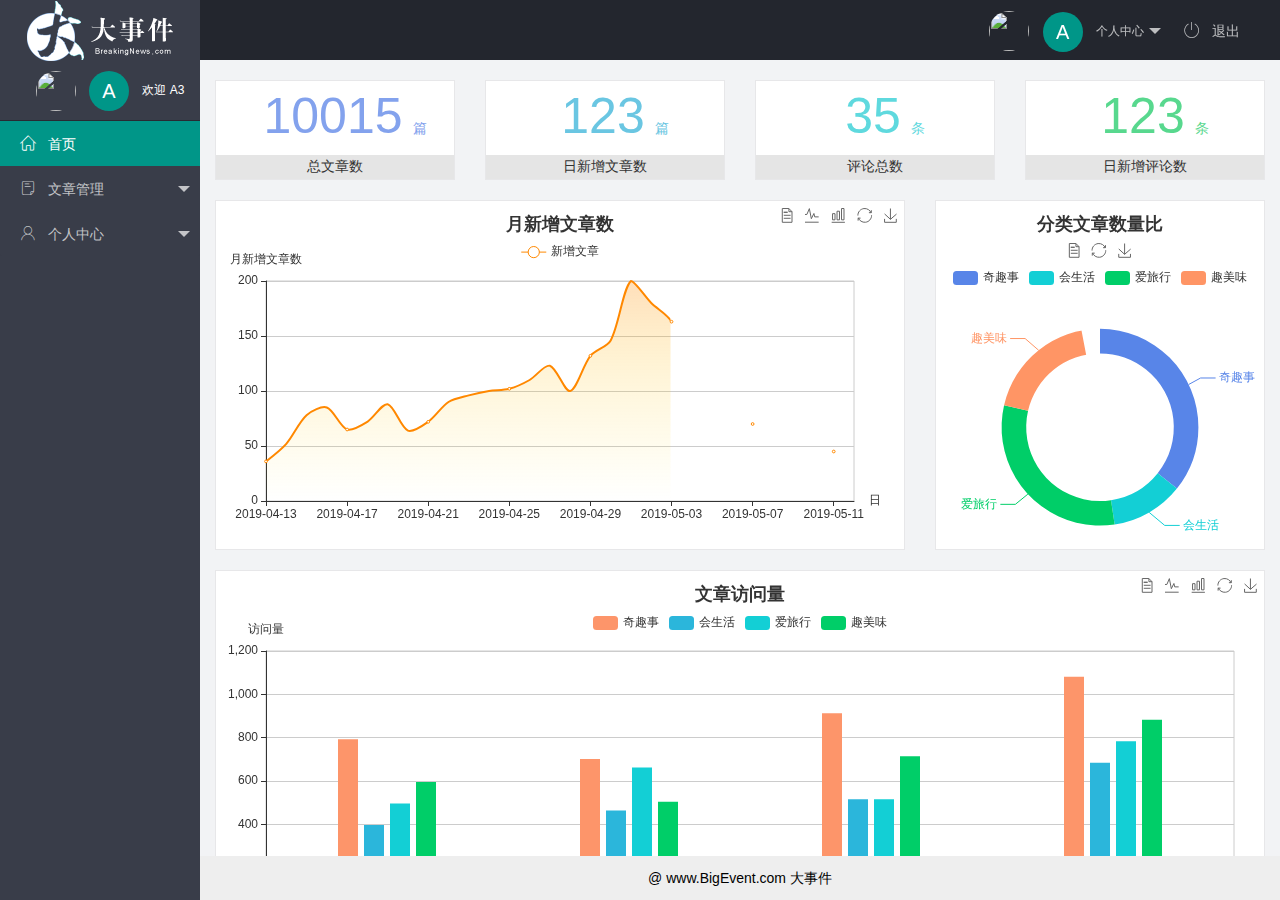
==== commit 5cddd714: "完成个人中心代码开发" ====
--- a/index.html
+++ b/index.html
@@ -23,15 +23,15 @@
           个人中心
         </a>
         <dl class="layui-nav-child">
-          <dd><a href="">基本资料</a></dd>
-          <dd><a href="">更换头像</a></dd>
-          <dd><a href="">重置密码</a></dd>
+          <dd><a href="./user/user_info.html" target="fm">基本资料</a></dd>
+          <dd><a href="./user/user_info.html" target="fm">更换头像</a></dd>
+          <dd><a href="./user/user_pwd.html" target="fm">重置密码</a></dd>
         </dl>
       </li>
       <li class="layui-nav-item">
         <a href="javascript:;" id="btnLogout">
             <span class="iconfont icon-tuichu"></span>
-            退出
+            退出  
         </a>
       </li>
     </ul>
@@ -54,7 +54,7 @@
           <span class="iconfont icon-16"></span>
             文章管理</a>
           <dl class="layui-nav-child">
-            <dd><a href="javascript:;">
+            <dd><a href="#">
                 <i class="layui-icon layui-icon-app"></i>
                 文章类别</a></dd>
             <dd><a href="javascript:;">
@@ -70,15 +70,15 @@
           <span class="iconfont icon-user"></span>
             个人中心</a>
           <dl class="layui-nav-child">
-            <dd><a href="javascript:;">
+            <dd><a href="./user/user_info.html" target="fm">
                 <i class="layui-icon layui-icon-app"></i>
                 
                 基本资料</a></dd>
-            <dd><a href="javascript:;">
+            <dd><a href="./user/user_avatar.html" target="fm">
                 <i class="layui-icon layui-icon-app"></i>
                 
                 更换头像</a></dd>
-            <dd><a href="javascript:;">
+            <dd><a href="./user/user_pwd.html" target="fm">
                 <i class="layui-icon layui-icon-app"></i>
                 
                 重置密码</a></dd>
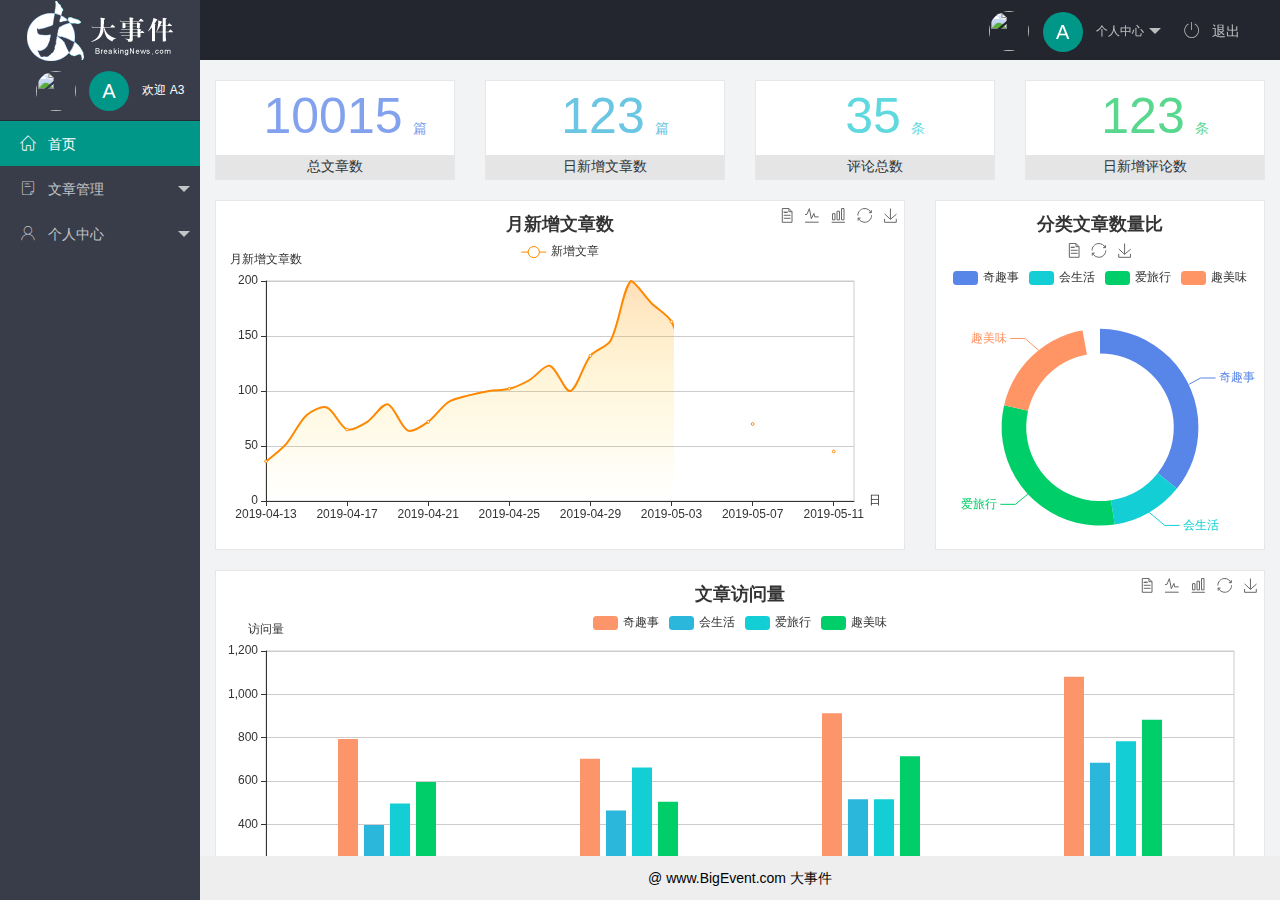
==== commit dc49dc3a: "完成文章管理开发" ====
--- a/index.html
+++ b/index.html
@@ -54,13 +54,13 @@
           <span class="iconfont icon-16"></span>
             文章管理</a>
           <dl class="layui-nav-child">
-            <dd><a href="#">
+            <dd><a href="./article/article_cate.html" target="fm">
                 <i class="layui-icon layui-icon-app"></i>
                 文章类别</a></dd>
-            <dd><a href="javascript:;">
+            <dd><a href="./article/article_list.html" target="fm">
                 <i class="layui-icon layui-icon-app"></i>
                 文章列表</a></dd>
-            <dd><a href="javascript:;">
+            <dd><a href="./article/article_pub.html" target="fm">
                 <i class="layui-icon layui-icon-app"></i>
                 发布文章</a></dd>
           </dl>
